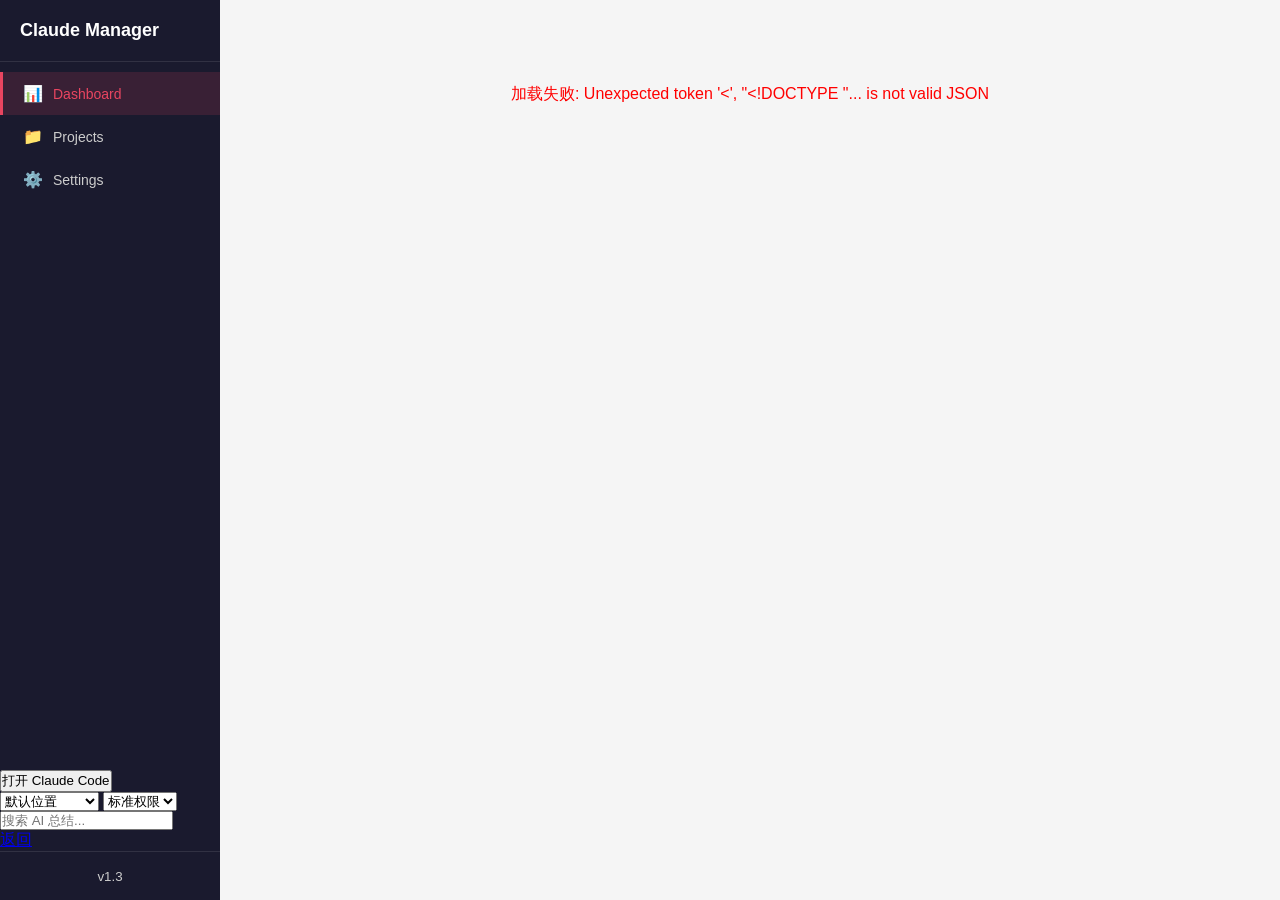
==== ClaudeCodeManager-release/static/index.html @ ae35b462 "Add files via upload" ====
<!DOCTYPE html>
<html lang="zh-CN">
<head>
<meta charset="UTF-8">
<meta name="viewport" content="width=device-width, initial-scale=1.0">
<title>Claude Code Manager</title>
<link rel="stylesheet" href="/static/style.css?v=20260529c">
</head>
<body>
<div id="app">
  <nav class="sidebar">
    <div class="logo"><h2>Claude Manager</h2></div>
    <ul class="nav-list">
      <li data-page="dashboard" class="active" onclick="CM.go('dashboard')"><span class="nav-icon">📊</span> <span>Dashboard</span></li>
      <li data-page="projects" onclick="CM.go('projects')"><span class="nav-icon">📁</span> <span>Projects</span></li>
      <li data-page="settings" onclick="CM.go('settings')"><span class="nav-icon">⚙️</span> <span>Settings</span></li>
    </ul>
    <div class="sidebar-ql" id="sidebar-ql">
      <button class="btn-ql-launch" onclick="CM.quickLaunch()">打开 Claude Code</button>
      <div class="ql-options">
        <select id="sidebar-ql-path" onchange="CM.onSidebarQlPath()">
          <option value="default">默认位置</option>
          <option value="custom">选择文件夹...</option>
        </select>
        <select id="sidebar-ql-perm" onchange="CM.onSidebarQlPerm()">
          <option value="read">仅阅读</option>
          <option value="write">文件编辑</option>
          <option value="std" selected>标准权限</option>
          <option value="full">完全控制</option>
        </select>
      </div>
    </div>
    <div class="sidebar-toolbar">
      <div class="sidebar-search"><input id="sidebar-q" placeholder="搜索 AI 总结..." onkeydown="if(event.key==='Enter')CM.go('search',this.value)"></div>
      <div class="sidebar-back" id="sidebar-back"><a href="#" onclick="CM.goBack();return false">返回</a></div>
    </div>
    <div class="sidebar-footer"><small>v1.3</small></div>
  </nav>
  <main class="content">
    <div id="page-content">
      <div class="loading"><div class="spinner"></div><p>Loading...</p></div>
    </div>
  </main>
</div>

<noscript>
  <div style="position:fixed;top:50%;left:50%;transform:translate(-50%,-50%);text-align:center;font-family:sans-serif;">
    <h1>JavaScript Required</h1>
    <p>Please enable JavaScript to use Claude Code Manager.</p>
  </div>
</noscript>

<script src="/static/app.js?v=20260529c"></script>
</body>
</html>
---- static/style.css ----
* { margin: 0; padding: 0; box-sizing: border-box; }

:root {
  --bg: #f5f5f5;
  --sidebar-bg: #1a1a2e;
  --sidebar-text: #ccc;
  --sidebar-active: #e94560;
  --card-bg: #fff;
  --text: #333;
  --text-light: #888;
  --border: #e0e0e0;
  --accent: #0f3460;
  --accent-light: #e8f0fe;
  --success: #4caf50;
  --warning: #ff9800;
}

body {
  font-family: -apple-system, BlinkMacSystemFont, "Segoe UI", "PingFang SC", "Microsoft YaHei", sans-serif;
  background: var(--bg);
  color: var(--text);
  height: 100vh;
  overflow: hidden;
}

#app {
  display: flex;
  height: 100vh;
}

/* Sidebar */
.sidebar {
  width: 220px;
  background: var(--sidebar-bg);
  color: var(--sidebar-text);
  display: flex;
  flex-direction: column;
  flex-shrink: 0;
}

.logo {
  padding: 20px;
  border-bottom: 1px solid rgba(255,255,255,0.1);
}

.logo h2 {
  font-size: 18px;
  font-weight: 600;
  color: #fff;
}

.nav-list {
  list-style: none;
  padding: 10px 0;
  flex: 1;
}

.nav-list li {
  padding: 12px 20px;
  cursor: pointer;
  display: flex;
  align-items: center;
  gap: 10px;
  font-size: 14px;
  transition: all 0.2s;
  border-left: 3px solid transparent;
}

.nav-list li:hover {
  background: rgba(255,255,255,0.05);
  color: #fff;
}

.nav-list li.active {
  background: rgba(233,69,96,0.15);
  color: var(--sidebar-active);
  border-left-color: var(--sidebar-active);
}

.nav-icon { font-size: 16px; }

.sidebar-footer {
  padding: 15px 20px;
  border-top: 1px solid rgba(255,255,255,0.1);
  text-align: center;
}

/* Content */
.content {
  flex: 1;
  overflow-y: auto;
  padding: 24px;
}

/* Page header */
.page-header {
  margin-bottom: 24px;
}

.page-header h1 {
  font-size: 24px;
  font-weight: 600;
  margin-bottom: 4px;
}

.page-header p {
  color: var(--text-light);
  font-size: 14px;
}

/* Stats cards */
.stats-grid {
  display: grid;
  grid-template-columns: repeat(auto-fit, minmax(200px, 1fr));
  gap: 16px;
  margin-bottom: 32px;
}

.stat-card {
  background: var(--card-bg);
  border-radius: 12px;
  padding: 20px;
  box-shadow: 0 1px 3px rgba(0,0,0,0.08);
}

.stat-card .stat-value {
  font-size: 32px;
  font-weight: 700;
  color: var(--accent);
}

.stat-card .stat-label {
  font-size: 13px;
  color: var(--text-light);
  margin-top: 4px;
}

/* Project list */
.project-list {
  display: grid;
  gap: 12px;
}

.project-card {
  background: var(--card-bg);
  border-radius: 12px;
  padding: 16px 20px;
  box-shadow: 0 1px 3px rgba(0,0,0,0.08);
  cursor: pointer;
  transition: transform 0.15s, box-shadow 0.15s;
}

.project-card:hover {
  transform: translateY(-1px);
  box-shadow: 0 4px 12px rgba(0,0,0,0.12);
}

.project-card .project-name {
  font-size: 16px;
  font-weight: 600;
  margin-bottom: 4px;
}

.project-card .project-meta {
  font-size: 13px;
  color: var(--text-light);
  margin-bottom: 8px;
}

/* Session list */
.session-item {
  background: var(--card-bg);
  border-radius: 10px;
  padding: 14px 18px;
  margin-bottom: 10px;
  box-shadow: 0 1px 3px rgba(0,0,0,0.06);
  cursor: pointer;
  transition: transform 0.15s;
}

.session-item:hover {
  transform: translateY(-1px);
  box-shadow: 0 3px 10px rgba(0,0,0,0.1);
}

.session-title {
  font-size: 15px;
  font-weight: 600;
  margin-bottom: 4px;
}

.session-meta {
  font-size: 12px;
  color: var(--text-light);
  margin-bottom: 6px;
}

.session-summary {
  font-size: 13px;
  color: #555;
  line-height: 1.6;
  white-space: pre-line;
  background: var(--accent-light);
  border-radius: 6px;
  padding: 8px 12px;
  margin-top: 6px;
}

/* AI-generated session summary (separate from auto summary) */
.session-ai-summary {
  font-size: 13px;
  color: #1a237e;
  line-height: 1.6;
  white-space: pre-line;
  background: #e8eaf6;
  border-left: 3px solid #3f51b5;
  border-radius: 6px;
  padding: 8px 12px;
  margin-top: 4px;
}
.session-ai-summary .ai-desc-label {
  color: #3f51b5;
}

/* Back button */
.back-btn {
  display: inline-block;
  padding: 6px 14px;
  background: var(--card-bg);
  border: 1px solid var(--border);
  border-radius: 6px;
  cursor: pointer;
  font-size: 13px;
  color: var(--text);
  margin-bottom: 16px;
}

.back-btn:hover {
  background: var(--accent-light);
}

/* Conversation view */
.conversation {
  max-width: 900px;
}

.message {
  margin-bottom: 16px;
  border-radius: 12px;
  padding: 16px 20px;
  line-height: 1.6;
  font-size: 14px;
}

.message.user {
  background: var(--accent-light);
  margin-left: 40px;
}

.message.assistant {
  background: var(--card-bg);
  box-shadow: 0 1px 3px rgba(0,0,0,0.06);
  margin-right: 40px;
}

.message.tool-group {
  background: #fafafa;
  border: 1px solid #e8e8e8;
  border-radius: 10px;
  margin: 0 40px 12px 40px;
  padding: 10px 16px;
}
.message.tool-group .message-header {
  margin-bottom: 0;
}
.tool-toggle {
  cursor: pointer;
  display: flex;
  align-items: center;
  gap: 6px;
  font-size: 12px;
  font-weight: 600;
  color: #777;
  text-transform: none;
  letter-spacing: 0;
  user-select: none;
}
.tool-toggle:hover { color: #555; }
.tool-toggle-arrow { font-size: 10px; transition: transform 0.2s; }
.tool-toggle-check { display: none; }
.tool-toggle-check:checked ~ .tool-detail { display: block; }
.tool-toggle-check:checked ~ .message-header .tool-toggle-arrow { transform: rotate(180deg); }
.tool-detail { display: none; margin-top: 8px; }
.tool-detail-row {
  font-size: 12px;
  padding: 4px 0;
  border-bottom: 1px solid #f0f0f0;
}
.tool-detail-row:last-child { border-bottom: none; }
.tool-detail-label {
  display: inline-block;
  background: #eee;
  color: #666;
  padding: 1px 6px;
  border-radius: 3px;
  font-size: 10px;
  font-weight: 600;
  margin-right: 4px;
  vertical-align: top;
}
.tool-tokens { color: #bbb; font-size: 10px; margin-left: 6px; }
.tool-result { padding-top: 2px; padding-bottom: 6px; }
.tool-result-pre {
  background: #f5f5f5;
  padding: 4px 8px;
  border-radius: 4px;
  font-size: 11px;
  line-height: 1.5;
  max-height: 120px;
  overflow-y: auto;
  margin: 2px 0 0 0;
  white-space: pre-wrap;
  word-break: break-all;
  color: #888;
}

.message-header {
  font-size: 12px;
  font-weight: 600;
  margin-bottom: 8px;
  color: var(--text-light);
  text-transform: uppercase;
  letter-spacing: 0.5px;
}

.message-content {
  white-space: pre-wrap;
  overflow-wrap: break-word;
}

.message-content code {
  background: #f0f0f0;
  padding: 1px 4px;
  border-radius: 3px;
  font-size: 13px;
  font-family: "SF Mono", "Fira Code", "Consolas", monospace;
}

.message-content pre {
  background: #1e1e2e;
  color: #cdd6f4;
  padding: 14px 16px;
  border-radius: 8px;
  overflow-x: auto;
  margin: 8px 0;
  font-size: 13px;
  line-height: 1.5;
}

.message-content pre code {
  background: none;
  padding: 0;
  color: inherit;
  font-size: 13px;
}

.message-content img {
  max-width: 100%;
  border-radius: 8px;
  margin: 8px 0;
}

.usage-badge {
  display: inline-block;
  font-size: 11px;
  padding: 2px 8px;
  border-radius: 10px;
  background: #e8e8e8;
  color: #666;
  margin-top: 8px;
}

/* Summary box */
.summary-box {
  background: linear-gradient(135deg, #667eea 0%, #764ba2 100%);
  color: #fff;
  border-radius: 12px;
  padding: 20px 24px;
  margin-bottom: 20px;
  line-height: 1.8;
  white-space: pre-line;
  font-size: 14px;
}

.summary-box .summary-label {
  font-size: 12px;
  opacity: 0.8;
  margin-bottom: 6px;
  font-weight: 600;
  letter-spacing: 0.5px;
}

/* Settings page */
.settings-section {
  background: var(--card-bg);
  border-radius: 12px;
  padding: 20px;
  margin-bottom: 16px;
  box-shadow: 0 1px 3px rgba(0,0,0,0.08);
}

.settings-section h3 {
  font-size: 16px;
  margin-bottom: 12px;
}

.settings-section label {
  display: block;
  margin-bottom: 6px;
  font-size: 13px;
  color: var(--text-light);
}

.settings-section input[type="text"],
.settings-section input[type="password"] {
  width: 100%;
  padding: 10px 12px;
  border: 1px solid var(--border);
  border-radius: 8px;
  font-size: 14px;
  margin-bottom: 10px;
}

.settings-section input:focus {
  outline: none;
  border-color: var(--accent);
}

.btn {
  padding: 8px 20px;
  border: none;
  border-radius: 8px;
  cursor: pointer;
  font-size: 14px;
  transition: background 0.2s;
}

.btn-primary {
  background: var(--accent);
  color: #fff;
}

.btn-primary:hover {
  background: #162d4a;
}

.btn-success {
  background: var(--success);
  color: #fff;
}

/* Loading */
.loading {
  text-align: center;
  padding: 60px 20px;
  color: var(--text-light);
}

.spinner {
  display: inline-block;
  width: 32px;
  height: 32px;
  border: 3px solid var(--border);
  border-top-color: var(--accent);
  border-radius: 50%;
  animation: spin 0.8s linear infinite;
  margin-bottom: 12px;
}

@keyframes spin {
  to { transform: rotate(360deg); }
}

/* Empty state */
.empty-state {
  text-align: center;
  padding: 60px 20px;
  color: var(--text-light);
}

.empty-state .empty-icon {
  font-size: 48px;
  margin-bottom: 12px;
}

/* Toast */
.toast {
  position: fixed;
  top: 20px;
  right: 20px;
  padding: 12px 20px;
  border-radius: 8px;
  color: #fff;
  font-size: 14px;
  z-index: 1000;
  animation: slideIn 0.3s ease;
  box-shadow: 0 4px 12px rgba(0,0,0,0.15);
}

.toast.success { background: var(--success); }
.toast.error { background: #f44336; }
.toast.info { background: var(--accent); }

@keyframes slideIn {
  from { transform: translateX(100%); opacity: 0; }
  to { transform: translateX(0); opacity: 1; }
}

/* Responsive */
@media (max-width: 768px) {
  .sidebar { width: 60px; }
  .sidebar .logo h2,
  .sidebar .nav-list li span:not(.nav-icon),
  .sidebar .sidebar-footer { display: none; }
  .nav-list li { justify-content: center; padding: 14px; }
  .content { padding: 16px; }
  .stats-grid { grid-template-columns: 1fr 1fr; }
  .message.user,
  .message.assistant,
  .message.tool-group { margin-left: 0; margin-right: 0; }
}

/* AI summary button */
.btn-ai-summary {
  background: rgba(255,255,255,0.2);
  border: 1px solid rgba(255,255,255,0.3);
  color: #fff;
  padding: 6px 14px;
  border-radius: 6px;
  cursor: pointer;
  font-size: 12px;
  transition: background 0.2s;
}
.btn-ai-summary:hover {
  background: rgba(255,255,255,0.35);
}
.btn-ai-summary:disabled {
  opacity: 0.6;
  cursor: not-allowed;
}

/* Project cwd display */
.project-cwd {
  font-size: 12px;
  color: var(--text-light);
  padding: 4px 0;
  font-family: "SF Mono", "Consolas", monospace;
}
/* Project actions row */
.project-actions {
  margin-top: 8px;
  padding-top: 8px;
}

/* Short AI desc in cards */
.ai-desc {
  background: #e8f5e9;
  border-left: 2px solid #4caf50;
  border-radius: 4px;
  padding: 4px 10px;
  margin: 6px 0;
  font-size: 12px;
  color: #2e7d32;
}

/* AI project description */
.ai-description {
  background: linear-gradient(135deg, #e8f5e9 0%, #f1f8e9 100%);
  border-left: 3px solid #4caf50;
  border-radius: 6px;
  padding: 8px 12px;
  margin: 8px 0;
  font-size: 13px;
  line-height: 1.5;
}
.ai-description-lg {
  font-size: 14px;
  padding: 12px 16px;
}
.ai-description-empty {
  background: #fafafa;
  border-left-color: #ccc;
}
.ai-desc-label {
  font-weight: 600;
  font-size: 11px;
  color: #4caf50;
  text-transform: uppercase;
  letter-spacing: 0.5px;
  margin-right: 6px;
}

/* Button variants */
.btn-sm {
  padding: 6px 14px;
  font-size: 12px;
}
.btn-open {
  background: #1a1a2e;
  border: none;
  color: #fff;
  border-radius: 6px;
  cursor: pointer;
  font-weight: 500;
  transition: background 0.2s;
}
.btn-open:hover {
  background: #16213e;
}
.btn-open:disabled {
  opacity: 0.6;
  cursor: not-allowed;
}

/* Extra small button */
.btn-xs {
  padding: 2px 8px;
  font-size: 11px;
}

/* Delete button */
.btn-del {
  background: #fff;
  border: 1px solid #e57373;
  color: #c62828;
  border-radius: 6px;
  cursor: pointer;
  font-weight: 500;
  font-size: 12px;
  padding: 5px 12px;
  transition: all 0.2s;
}
.btn-del:hover {
  background: #ffebee;
  border-color: #c62828;
}
.btn-del:disabled {
  opacity: 0.5;
  cursor: not-allowed;
}

/* Summarize button */
.btn-sum {
  background: #e3f2fd;
  border: 1px solid #42a5f5;
  color: #1565c0;
  border-radius: 4px;
  cursor: pointer;
  font-size: 11px;
  padding: 2px 8px;
  transition: all 0.2s;
}
.btn-sum:hover {
  background: #bbdefb;
}
.btn-sum:disabled {
  opacity: 0.5;
  cursor: not-allowed;
}

/* Status badge */
.status-badge {
  display: inline-block;
  padding: 2px 10px;
  border-radius: 10px;
  font-size: 12px;
  margin-left: 8px;
}
.status-ok { background: #e8f5e9; color: #2e7d32; }
.status-missing { background: #fbe9e7; color: #c62828; }

/* Tags */
.tag {
  display: inline-block;
  padding: 2px 8px;
  border-radius: 4px;
  font-size: 11px;
  font-weight: 500;
  margin-right: 4px;
}

.tag-model { background: #e3f2fd; color: #1565c0; }
/* Scrollbar */
.content::-webkit-scrollbar { width: 6px; }
.content::-webkit-scrollbar-track { background: transparent; }
.content::-webkit-scrollbar-thumb { background: #ccc; border-radius: 3px; }
.content::-webkit-scrollbar-thumb:hover { background: #999; }
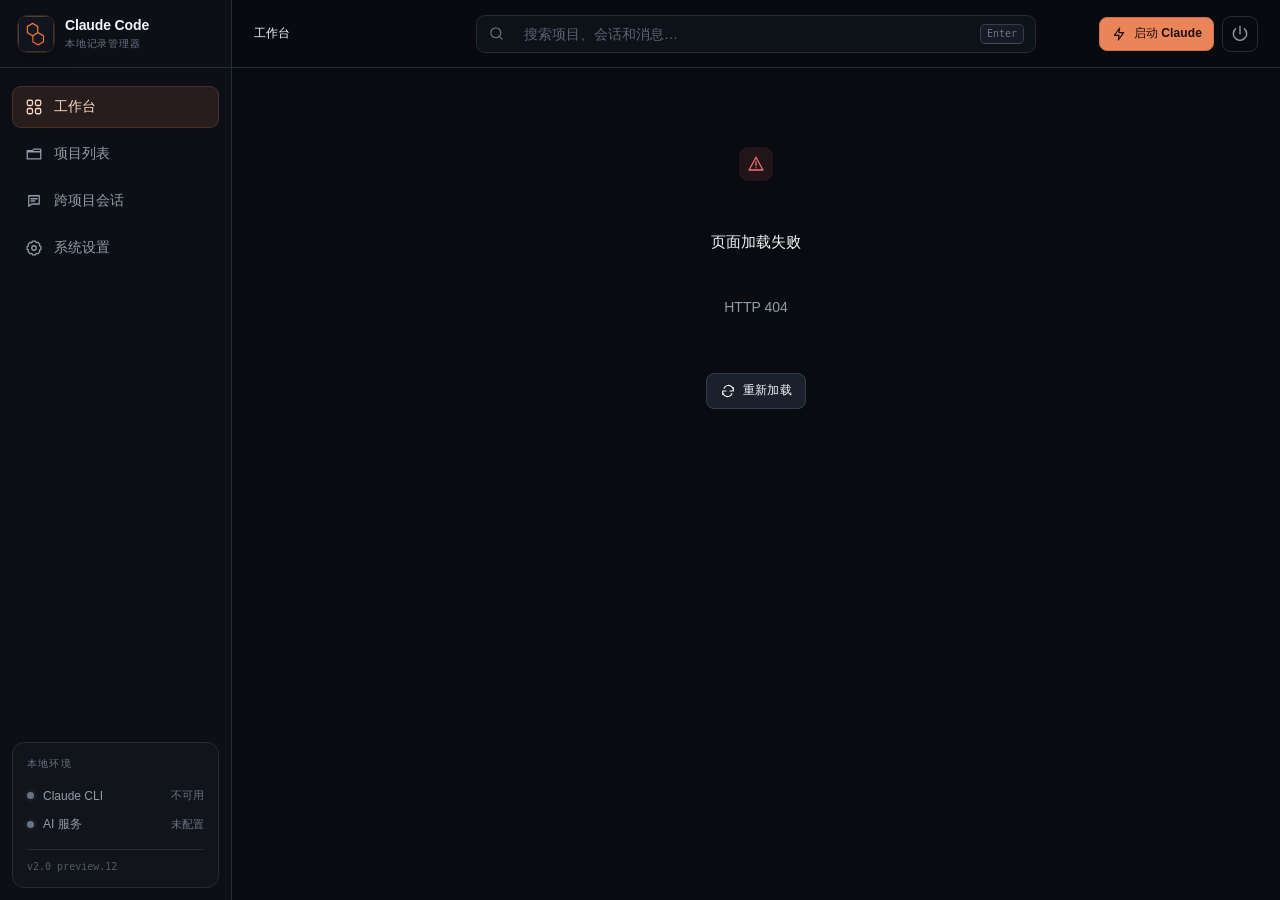
==== commit 2b6e3846: "Update packaged release to v2.0 preview.12" ====
--- a/ClaudeCodeManager-release/static/index.html
+++ b/ClaudeCodeManager-release/static/index.html
@@ -1,55 +1,120 @@
-<!DOCTYPE html>
+<!doctype html>
 <html lang="zh-CN">
 <head>
-<meta charset="UTF-8">
-<meta name="viewport" content="width=device-width, initial-scale=1.0">
-<title>Claude Code Manager</title>
-<link rel="stylesheet" href="/static/style.css?v=20260529c">
+  <meta charset="utf-8">
+  <meta name="viewport" content="width=device-width, initial-scale=1">
+  <meta name="color-scheme" content="dark">
+  <title>Claude Code 管理器</title>
+  <link rel="icon" type="image/png" href="/static/app-icon.png?v=20260716-icon-v3">
+  <link rel="stylesheet" href="/static/style.css?v=20260804-api-usage">
 </head>
 <body>
-<div id="app">
-  <nav class="sidebar">
-    <div class="logo"><h2>Claude Manager</h2></div>
-    <ul class="nav-list">
-      <li data-page="dashboard" class="active" onclick="CM.go('dashboard')"><span class="nav-icon">📊</span> <span>Dashboard</span></li>
-      <li data-page="projects" onclick="CM.go('projects')"><span class="nav-icon">📁</span> <span>Projects</span></li>
-      <li data-page="settings" onclick="CM.go('settings')"><span class="nav-icon">⚙️</span> <span>Settings</span></li>
-    </ul>
-    <div class="sidebar-ql" id="sidebar-ql">
-      <button class="btn-ql-launch" onclick="CM.quickLaunch()">打开 Claude Code</button>
-      <div class="ql-options">
-        <select id="sidebar-ql-path" onchange="CM.onSidebarQlPath()">
-          <option value="default">默认位置</option>
-          <option value="custom">选择文件夹...</option>
-        </select>
-        <select id="sidebar-ql-perm" onchange="CM.onSidebarQlPerm()">
-          <option value="read">仅阅读</option>
-          <option value="write">文件编辑</option>
-          <option value="std" selected>标准权限</option>
-          <option value="full">完全控制</option>
-        </select>
+  <div class="app-shell" id="app-shell">
+    <aside class="sidebar" aria-label="主导航">
+      <div class="brand">
+        <span class="brand-mark" aria-hidden="true"><img src="/static/app-icon.png?v=20260716-icon-v3" alt=""></span>
+        <span><strong>Claude Code</strong><small>本地记录管理器</small></span>
       </div>
+
+      <nav class="primary-nav" id="primary-nav">
+        <button class="nav-item is-active" type="button" data-route="dashboard">
+          <svg viewBox="0 0 24 24" aria-hidden="true"><rect x="3" y="3" width="7" height="7" rx="2"/><rect x="14" y="3" width="7" height="7" rx="2"/><rect x="3" y="14" width="7" height="7" rx="2"/><rect x="14" y="14" width="7" height="7" rx="2"/></svg>
+          <span>工作台</span>
+        </button>
+        <button class="nav-item" type="button" data-route="projects">
+          <svg viewBox="0 0 24 24" aria-hidden="true"><path d="M3 7.5h7l2-2h9v13H3z"/><path d="M3 9h18"/></svg>
+          <span>项目列表</span>
+        </button>
+        <button class="nav-item" type="button" data-route="sessions">
+          <svg viewBox="0 0 24 24" aria-hidden="true"><path d="M5 5h14v11H9l-4 3z"/><path d="M8 9h8M8 12h5"/></svg>
+          <span>跨项目会话</span>
+        </button>
+        <button class="nav-item" type="button" data-route="settings">
+          <svg viewBox="0 0 24 24" aria-hidden="true"><circle cx="12" cy="12" r="3"/><path d="M19.4 15a1.7 1.7 0 0 0 .3 1.9l.1.1-2.8 2.8-.1-.1a1.7 1.7 0 0 0-1.9-.3 1.7 1.7 0 0 0-1 1.6v.2h-4V21a1.7 1.7 0 0 0-1-1.6 1.7 1.7 0 0 0-1.9.3l-.1.1L4.2 17l.1-.1a1.7 1.7 0 0 0 .3-1.9A1.7 1.7 0 0 0 3 14H2.8v-4H3a1.7 1.7 0 0 0 1.6-1 1.7 1.7 0 0 0-.3-1.9L4.2 7 7 4.2l.1.1a1.7 1.7 0 0 0 1.9.3A1.7 1.7 0 0 0 10 3V2.8h4V3a1.7 1.7 0 0 0 1 1.6 1.7 1.7 0 0 0 1.9-.3l.1-.1L19.8 7l-.1.1a1.7 1.7 0 0 0-.3 1.9 1.7 1.7 0 0 0 1.6 1h.2v4H21a1.7 1.7 0 0 0-1.6 1Z"/></svg>
+          <span>系统设置</span>
+        </button>
+      </nav>
+
+      <div class="sidebar-status" aria-label="服务状态">
+        <p class="status-heading">本地环境</p>
+        <div class="status-row"><span class="status-dot is-pending" id="claude-status-dot"></span><span>Claude CLI</span><strong id="claude-status-text">检测中</strong></div>
+        <div class="status-row"><span class="status-dot is-pending" id="ai-status-dot"></span><span>AI 服务</span><strong id="ai-status-text">检测中</strong></div>
+        <p class="version">v2.0 preview.12</p>
+      </div>
+    </aside>
+
+    <div class="workspace">
+      <header class="global-header">
+        <nav class="breadcrumbs" id="breadcrumbs" aria-label="面包屑"></nav>
+        <form class="global-search" id="global-search" role="search">
+          <svg viewBox="0 0 24 24" aria-hidden="true"><circle cx="11" cy="11" r="7"/><path d="m20 20-4-4"/></svg>
+          <input id="global-search-input" name="q" type="search" autocomplete="off" placeholder="搜索项目、会话和消息…" aria-label="全局搜索">
+          <kbd>Enter</kbd>
+        </form>
+        <div class="global-actions">
+          <button class="button button-primary button-compact" type="button" data-action="open-quick-launch">
+            <svg viewBox="0 0 24 24" aria-hidden="true"><path d="m13 3-8 11h7l-1 7 8-11h-7z"/></svg>
+            启动 Claude
+          </button>
+          <div class="shutdown-wrap">
+            <button class="icon-button" id="shutdown-menu-button" type="button" aria-label="关闭管理器" aria-expanded="false">
+              <svg viewBox="0 0 24 24" aria-hidden="true"><path d="M12 3v9"/><path d="M6.7 5.7a8 8 0 1 0 10.6 0"/></svg>
+            </button>
+            <div class="shutdown-popover" id="shutdown-popover" hidden>
+              <strong>关闭本地管理器？</strong>
+              <p>独立窗口和本地后台服务将一并关闭。</p>
+              <div><button class="button button-ghost button-small" type="button" data-action="cancel-shutdown">取消</button><button class="button button-danger button-small" type="button" data-action="confirm-shutdown">确认关闭</button></div>
+            </div>
+          </div>
+        </div>
+      </header>
+
+      <main class="page-scroll" id="page-scroll">
+        <div class="page" id="page-content" aria-live="polite"></div>
+      </main>
     </div>
-    <div class="sidebar-toolbar">
-      <div class="sidebar-search"><input id="sidebar-q" placeholder="搜索 AI 总结..." onkeydown="if(event.key==='Enter')CM.go('search',this.value)"></div>
-      <div class="sidebar-back" id="sidebar-back"><a href="#" onclick="CM.goBack();return false">返回</a></div>
-    </div>
-    <div class="sidebar-footer"><small>v1.3</small></div>
-  </nav>
-  <main class="content">
-    <div id="page-content">
-      <div class="loading"><div class="spinner"></div><p>Loading...</p></div>
-    </div>
-  </main>
-</div>
+  </div>
 
-<noscript>
-  <div style="position:fixed;top:50%;left:50%;transform:translate(-50%,-50%);text-align:center;font-family:sans-serif;">
-    <h1>JavaScript Required</h1>
-    <p>Please enable JavaScript to use Claude Code Manager.</p>
-  </div>
-</noscript>
+  <dialog class="modal launch-modal" id="launch-dialog" aria-labelledby="launch-title">
+    <form method="dialog" id="launch-form">
+      <div class="modal-head">
+        <div class="modal-icon"><svg viewBox="0 0 24 24" aria-hidden="true"><path d="m13 3-8 11h7l-1 7 8-11h-7z"/></svg></div>
+        <div><span class="eyebrow">统一启动中心</span><h2 id="launch-title">启动 Claude Code</h2><p id="launch-context-label"></p></div>
+        <button class="icon-button" value="cancel" type="submit" aria-label="关闭"><svg viewBox="0 0 24 24"><path d="m6 6 12 12M18 6 6 18"/></svg></button>
+      </div>
+      <div class="modal-body">
+        <div class="launch-context-card" id="launch-context-card"></div>
+        <div class="field-row">
+          <label class="field field-grow"><span>工作目录</span><input id="launch-path" type="text" spellcheck="false" autocomplete="off"></label>
+          <button class="button button-secondary pick-folder-button" id="launch-pick-folder" type="button" data-action="pick-launch-folder">选择目录</button>
+        </div>
+        <fieldset class="permission-fieldset">
+          <legend>权限模式</legend>
+          <div class="permission-grid" id="launch-permissions"></div>
+        </fieldset>
+        <div class="command-preview"><span>启动参数</span><code id="permission-preview">使用 Claude Code 默认权限</code></div>
+        <div class="inline-alert alert-warning" id="launch-migration-warning" hidden>
+          <svg viewBox="0 0 24 24" aria-hidden="true"><path d="M12 3 2.8 20h18.4z"/><path d="M12 9v5M12 17h.01"/></svg>
+          <div><strong>需要先迁移会话</strong><p>检测到项目已映射到新位置，但此会话尚未迁移。请前往项目的“位置与迁移”页签完成迁移后再恢复。</p><button class="text-button" type="button" data-action="go-to-migration">前往位置与迁移 →</button></div>
+        </div>
+        <p class="form-error" id="launch-error" role="alert" hidden></p>
+      </div>
+      <div class="modal-foot"><button class="button button-ghost" value="cancel" type="submit">取消</button><button class="button button-primary" id="launch-submit" type="button" data-action="submit-launch">启动 Claude Code</button></div>
+    </form>
+  </dialog>
 
-<script src="/static/app.js?v=20260529c"></script>
+  <dialog class="modal confirm-modal" id="confirm-dialog" aria-labelledby="confirm-title">
+    <form method="dialog">
+      <div class="modal-head compact"><div class="modal-icon is-danger" id="confirm-icon"><svg viewBox="0 0 24 24"><path d="M12 3 2.8 20h18.4z"/><path d="M12 9v5M12 17h.01"/></svg></div><div><span class="eyebrow" id="confirm-eyebrow">安全确认</span><h2 id="confirm-title">确认操作</h2></div></div>
+      <div class="modal-body"><p class="confirm-message" id="confirm-message"></p><div class="confirm-detail" id="confirm-detail" hidden></div></div>
+      <div class="modal-foot"><button class="button button-ghost" value="cancel" type="submit">取消</button><button class="button button-danger" id="confirm-submit" value="confirm" type="submit">确认</button></div>
+    </form>
+  </dialog>
+
+  <div class="global-loader" id="global-loader" hidden aria-live="assertive"><div class="loader-card"><span class="spinner"></span><strong id="global-loader-title">处理中</strong><p id="global-loader-detail">请稍候…</p></div></div>
+  <div class="toast-region" id="toast-region" aria-live="polite" aria-atomic="true"></div>
+
+  <noscript><div class="noscript"><h1>需要启用 JavaScript</h1><p>Claude Code 管理器需要 JavaScript 才能运行。</p></div></noscript>
+  <script type="module" src="/static/app.js?v=20260804-api-usage"></script>
 </body>
 </html>
--- a/static/style.css
+++ b/static/style.css
@@ -1,697 +1,438 @@
-* { margin: 0; padding: 0; box-sizing: border-box; }
-
 :root {
-  --bg: #f5f5f5;
-  --sidebar-bg: #1a1a2e;
-  --sidebar-text: #ccc;
-  --sidebar-active: #e94560;
-  --card-bg: #fff;
-  --text: #333;
-  --text-light: #888;
-  --border: #e0e0e0;
-  --accent: #0f3460;
-  --accent-light: #e8f0fe;
-  --success: #4caf50;
-  --warning: #ff9800;
+  color-scheme: dark;
+  --bg: #090b10;
+  --sidebar: #0c0f15;
+  --surface: #10141c;
+  --surface-2: #151a24;
+  --surface-3: #1a202c;
+  --line: #242b39;
+  --line-strong: #343d4d;
+  --text: #f3f5f7;
+  --muted: #919baa;
+  --subtle: #687386;
+  --accent: #e98558;
+  --accent-strong: #f19a70;
+  --accent-soft: rgba(233, 133, 88, .12);
+  --green: #5fcf9a;
+  --green-soft: rgba(95, 207, 154, .12);
+  --yellow: #e7b55e;
+  --yellow-soft: rgba(231, 181, 94, .12);
+  --red: #f07178;
+  --red-soft: rgba(240, 113, 120, .1);
+  --blue: #70a5eb;
+  --blue-soft: rgba(112, 165, 235, .11);
+  --sidebar-width: 232px;
+  --header-height: 68px;
+  --radius: 12px;
+  --radius-sm: 8px;
+  --shadow: 0 24px 70px rgba(0, 0, 0, .42);
+  font-family: Inter, "Segoe UI Variable", "Segoe UI", "Microsoft YaHei UI", sans-serif;
+  font-synthesis: none;
 }
 
-body {
-  font-family: -apple-system, BlinkMacSystemFont, "Segoe UI", "PingFang SC", "Microsoft YaHei", sans-serif;
-  background: var(--bg);
-  color: var(--text);
-  height: 100vh;
-  overflow: hidden;
+* { box-sizing: border-box; }
+html, body { height: 100%; }
+body { margin: 0; overflow: hidden; background: var(--bg); color: var(--text); font-size: 14px; }
+button, input, select, textarea { font: inherit; }
+button { color: inherit; }
+svg { width: 20px; height: 20px; fill: none; stroke: currentColor; stroke-width: 1.7; stroke-linecap: round; stroke-linejoin: round; }
+[hidden] { display: none !important; }
+
+.app-shell { display: grid; grid-template-columns: var(--sidebar-width) minmax(0, 1fr); height: 100vh; min-height: 0; overflow: hidden; }
+.sidebar { display: flex; flex-direction: column; min-width: 0; border-right: 1px solid var(--line); background: var(--sidebar); }
+.brand { display: flex; align-items: center; gap: 11px; height: var(--header-height); padding: 0 18px; border-bottom: 1px solid var(--line); }
+.brand-mark { display: block; overflow: hidden; width: 36px; height: 36px; flex: 0 0 auto; border-radius: 10px; background: #0b1018; box-shadow: 0 0 0 1px rgba(233,133,88,.18), 0 8px 22px rgba(0,0,0,.22); }
+.brand-mark img { display: block; width: 100%; height: 100%; object-fit: cover; }
+.brand > span:last-child { display: flex; flex-direction: column; min-width: 0; line-height: 1.25; }
+.brand strong { overflow: hidden; font-size: 14px; letter-spacing: -.01em; white-space: nowrap; text-overflow: ellipsis; }
+.brand small { margin-top: 3px; color: var(--subtle); font-size: 10px; letter-spacing: .08em; }
+.primary-nav { display: grid; gap: 5px; padding: 18px 12px; }
+.nav-item { display: flex; align-items: center; gap: 11px; width: 100%; height: 42px; padding: 0 12px; border: 1px solid transparent; border-radius: 9px; color: var(--muted); background: transparent; cursor: pointer; text-align: left; transition: .16s ease; }
+.nav-item svg { width: 18px; height: 18px; }
+.nav-item:hover { color: var(--text); background: rgba(255,255,255,.035); }
+.nav-item.is-active { border-color: rgba(233,133,88,.18); color: #ffd8c6; background: var(--accent-soft); }
+.sidebar-status { margin: auto 12px 12px; padding: 14px; border: 1px solid var(--line); border-radius: var(--radius); background: rgba(255,255,255,.018); }
+.status-heading { margin: 0 0 10px; color: var(--subtle); font-size: 10px; font-weight: 700; letter-spacing: .12em; text-transform: uppercase; }
+.status-row { display: grid; grid-template-columns: 8px minmax(0,1fr) auto; align-items: center; gap: 8px; min-height: 29px; color: var(--muted); font-size: 12px; }
+.status-row strong { color: var(--subtle); font-size: 11px; font-weight: 600; }
+.status-dot { width: 7px; height: 7px; border-radius: 50%; background: var(--subtle); box-shadow: 0 0 0 3px rgba(104,115,134,.08); }
+.status-dot.is-ok { background: var(--green); box-shadow: 0 0 0 3px var(--green-soft); }
+.status-dot.is-error { background: var(--subtle); }
+.status-dot.is-pending { animation: pulse 1.3s ease-in-out infinite; }
+.version { margin: 10px 0 0; padding-top: 11px; border-top: 1px solid var(--line); color: #50596a; font: 10px/1.2 ui-monospace, SFMono-Regular, Consolas, monospace; }
+
+.workspace { display: grid; grid-template-rows: var(--header-height) minmax(0,1fr); min-width: 0; min-height: 0; height: 100vh; overflow: hidden; }
+.global-header { position: relative; z-index: 20; display: grid; grid-template-columns: minmax(160px,1fr) minmax(280px,560px) minmax(160px,1fr); align-items: center; gap: 18px; padding: 0 22px; border-bottom: 1px solid var(--line); background: rgba(9,11,16,.92); backdrop-filter: blur(18px); }
+.breadcrumbs { display: flex; align-items: center; min-width: 0; color: var(--muted); font-size: 12px; white-space: nowrap; }
+.breadcrumb-button { overflow: hidden; max-width: 180px; padding: 0; border: 0; color: var(--muted); background: none; cursor: pointer; text-overflow: ellipsis; white-space: nowrap; }
+.breadcrumb-button:hover { color: var(--text); }
+.breadcrumb-current { overflow: hidden; color: var(--text); text-overflow: ellipsis; }
+.breadcrumb-separator { margin: 0 8px; color: #444d5d; }
+.global-search { display: flex; align-items: center; gap: 9px; height: 38px; padding: 0 11px; border: 1px solid var(--line); border-radius: 9px; background: #0d1118; transition: .16s ease; }
+.global-search:focus-within { border-color: rgba(233,133,88,.55); box-shadow: 0 0 0 3px rgba(233,133,88,.08); }
+.global-search svg { width: 17px; height: 17px; color: var(--subtle); }
+.global-search input { min-width: 0; flex: 1; border: 0; outline: 0; color: var(--text); background: transparent; }
+.global-search input::placeholder { color: #596375; }
+kbd { padding: 2px 6px; border: 1px solid var(--line-strong); border-bottom-color: #424c5d; border-radius: 5px; color: var(--subtle); background: var(--surface-2); font: 10px/1.4 ui-monospace, monospace; }
+.global-actions { display: flex; justify-content: flex-end; align-items: center; gap: 8px; }
+.shutdown-wrap { position: relative; }
+.shutdown-popover { position: absolute; top: 46px; right: 0; width: 280px; padding: 16px; border: 1px solid var(--line-strong); border-radius: var(--radius); background: var(--surface-2); box-shadow: var(--shadow); }
+.shutdown-popover::before { content: ""; position: absolute; top: -6px; right: 13px; width: 10px; height: 10px; border-top: 1px solid var(--line-strong); border-left: 1px solid var(--line-strong); background: var(--surface-2); transform: rotate(45deg); }
+.shutdown-popover strong { font-size: 13px; }
+.shutdown-popover p { margin: 7px 0 14px; color: var(--muted); font-size: 12px; line-height: 1.55; }
+.shutdown-popover > div { display: flex; justify-content: flex-end; gap: 8px; }
+.page-scroll { min-height: 0; height: 100%; overflow-x: hidden; overflow-y: auto; scrollbar-color: #3b4556 #0b0e14; scrollbar-width: thin; }
+.page-scroll::-webkit-scrollbar { width: 10px; }
+.page-scroll::-webkit-scrollbar-track { background: #0b0e14; }
+.page-scroll::-webkit-scrollbar-thumb { border: 2px solid #0b0e14; border-radius: 10px; background: #3b4556; }
+.page-scroll::-webkit-scrollbar-thumb:hover { background: #525e72; }
+.page { width: min(1500px, 100%); min-height: 100%; margin: 0 auto; padding: 30px 34px 88px; }
+
+.button, .icon-button, .text-button, .chip, .tab-button, .segmented-button { display: inline-flex; align-items: center; justify-content: center; gap: 7px; border: 1px solid transparent; cursor: pointer; transition: .15s ease; }
+.button { min-height: 36px; padding: 0 13px; border-radius: 8px; font-size: 12px; font-weight: 650; letter-spacing: .01em; }
+.button svg { width: 16px; height: 16px; }
+.button:hover:not(:disabled), .icon-button:hover:not(:disabled) { transform: translateY(-1px); }
+.button:disabled, .icon-button:disabled { cursor: not-allowed; opacity: .45; transform: none; }
+.button-primary { border-color: #cf7147; color: #1b0d08; background: var(--accent); }
+.button-primary:hover:not(:disabled) { background: var(--accent-strong); }
+.button-secondary { border-color: var(--line-strong); color: var(--text); background: var(--surface-3); }
+.button-secondary:hover:not(:disabled), .button-ghost:hover:not(:disabled) { border-color: #465164; background: #202735; }
+.button-ghost { border-color: var(--line); color: var(--muted); background: transparent; }
+.button-danger { border-color: rgba(240,113,120,.48); color: #ffc5c8; background: rgba(240,113,120,.14); }
+.button-danger:hover:not(:disabled) { background: rgba(240,113,120,.22); }
+.button-compact { min-height: 34px; padding-inline: 11px; }
+.button-small { min-height: 30px; padding-inline: 10px; font-size: 11px; }
+.icon-button { width: 36px; height: 36px; padding: 0; border-color: var(--line); border-radius: 9px; color: var(--muted); background: transparent; }
+.icon-button:hover:not(:disabled) { border-color: var(--line-strong); color: var(--text); background: var(--surface-2); }
+.text-button { padding: 0; border: 0; color: var(--accent-strong); background: transparent; font-weight: 650; }
+.text-button:hover { color: #ffc0a2; }
+
+.page-heading { display: flex; align-items: flex-start; justify-content: space-between; gap: 24px; margin-bottom: 24px; }
+.page-heading-main { min-width: 0; }
+.eyebrow { display: block; margin-bottom: 7px; color: var(--accent); font-size: 10px; font-weight: 800; letter-spacing: .13em; text-transform: uppercase; }
+.page-heading h1 { overflow-wrap: anywhere; margin: 0; font-size: clamp(24px,2.2vw,34px); font-weight: 690; letter-spacing: -.035em; line-height: 1.15; }
+.page-heading p { max-width: 820px; margin: 8px 0 0; color: var(--muted); line-height: 1.55; }
+.heading-actions { display: flex; flex-wrap: wrap; justify-content: flex-end; gap: 8px; flex: 0 0 auto; }
+.path-subtitle { font-family: ui-monospace, SFMono-Regular, Consolas, monospace; font-size: 12px; overflow-wrap: anywhere; }
+
+.stats-grid { display: grid; grid-template-columns: repeat(4,minmax(0,1fr)); gap: 12px; margin-bottom: 14px; }
+.stat-card { position: relative; overflow: hidden; min-height: 126px; padding: 18px; border: 1px solid var(--line); border-radius: var(--radius); background: linear-gradient(145deg,var(--surface-2),var(--surface)); }
+.stat-card::after { content: ""; position: absolute; top: -42px; right: -42px; width: 100px; height: 100px; border-radius: 50%; background: var(--accent-soft); filter: blur(5px); }
+.stat-top { display: flex; align-items: center; justify-content: space-between; color: var(--muted); font-size: 12px; }
+.stat-icon { display: grid; place-items: center; width: 30px; height: 30px; border-radius: 8px; color: var(--accent); background: var(--accent-soft); }
+.stat-icon svg { width: 16px; height: 16px; }
+.stat-card strong { display: block; margin-top: 20px; font-size: 28px; font-weight: 680; letter-spacing: -.035em; }
+.stat-card small { display: block; margin-top: 5px; color: var(--subtle); font-size: 11px; }
+
+.dashboard-grid { display: grid; grid-template-columns: minmax(0,1fr) minmax(380px,.9fr); gap: 14px; align-items: start; }
+.dashboard-grid > * { min-width: 0; }
+.panel { min-width: 0; border: 1px solid var(--line); border-radius: var(--radius); background: var(--surface); }
+.panel + .panel { margin-top: 14px; }
+.panel-head { display: flex; align-items: center; justify-content: space-between; gap: 16px; min-height: 53px; padding: 0 17px; border-bottom: 1px solid var(--line); }
+.panel-head h2 { margin: 0; font-size: 13px; font-weight: 680; }
+.panel-head p { margin: 3px 0 0; color: var(--subtle); font-size: 11px; }
+.panel-body { padding: 17px; }
+.panel-body.flush { padding: 0; }
+.usage-summary { padding: 9px 16px 0; }
+.usage-head, .usage-row { display: grid; grid-template-columns: minmax(0,1fr) 92px 148px; align-items: center; gap: 18px; }
+.usage-head { min-height: 30px; padding: 0 3px; color: var(--subtle); font-size: 9px; font-weight: 760; letter-spacing: .05em; text-transform: uppercase; }
+.usage-head span:not(:first-child) { text-align: right; }
+.usage-row { min-height: 67px; padding: 10px 3px; border-top: 1px solid var(--line); }
+.usage-model { min-width: 0; }
+.usage-model strong { display: block; overflow: hidden; font-family: ui-monospace, SFMono-Regular, Consolas, monospace; font-size: 12px; text-overflow: ellipsis; white-space: nowrap; }
+.usage-model small { display: block; overflow: hidden; margin-top: 6px; color: var(--subtle); font-size: 9px; text-overflow: ellipsis; white-space: nowrap; }
+.usage-responses, .usage-tokens { color: var(--muted); font-size: 12px; font-variant-numeric: tabular-nums; text-align: right; }
+.usage-tokens { color: var(--text); font-size: 13px; }
+.usage-note { margin: 0 -16px; padding: 13px 16px; border-top: 1px solid var(--line); color: var(--subtle); background: rgba(255,255,255,.012); font-size: 10px; line-height: 1.55; }
+
+.list { display: grid; }
+.list-row { position: relative; display: grid; grid-template-columns: minmax(0,1fr) auto; align-items: center; gap: 18px; min-height: 77px; padding: 13px 17px; border-bottom: 1px solid var(--line); transition: .14s ease; }
+.list-row:last-child { border-bottom: 0; }
+.list-row:hover { background: rgba(255,255,255,.018); }
+.list-row.is-clickable { cursor: pointer; }
+.list-row.has-check { grid-template-columns: 28px minmax(0,1fr) auto; }
+.row-click { min-width: 0; padding: 0; border: 0; color: inherit; background: transparent; cursor: pointer; text-align: left; }
+.row-title-line { display: flex; align-items: center; gap: 8px; min-width: 0; }
+.row-title { overflow: hidden; color: var(--text); font-size: 13px; font-weight: 660; text-overflow: ellipsis; white-space: nowrap; }
+.row-description { overflow: hidden; margin: 6px 0 0; color: var(--muted); font-size: 11px; line-height: 1.4; text-overflow: ellipsis; white-space: nowrap; }
+.row-description.path { font-family: ui-monospace, SFMono-Regular, Consolas, monospace; }
+.row-description.project-description { display: -webkit-box; margin-top: 7px; color: var(--subtle); white-space: normal; -webkit-box-orient: vertical; -webkit-line-clamp: 2; }
+.row-description.project-description.is-generated { color: #bfc6d0; }
+.row-meta { display: flex; flex-wrap: wrap; gap: 12px; margin-top: 8px; color: var(--subtle); font-size: 10px; }
+.row-meta span { display: inline-flex; align-items: center; gap: 4px; }
+.row-meta svg { width: 12px; height: 12px; }
+.row-side { display: flex; align-items: center; justify-content: flex-end; gap: 16px; color: var(--muted); }
+.metric { min-width: 64px; text-align: right; }
+.metric strong { display: block; color: var(--text); font-size: 13px; }
+.metric span { display: block; margin-top: 3px; color: var(--subtle); font-size: 9px; text-transform: uppercase; }
+.tag { display: inline-flex; align-items: center; min-height: 19px; padding: 0 6px; border: 1px solid var(--line-strong); border-radius: 5px; color: var(--muted); background: rgba(255,255,255,.025); font-size: 9px; font-weight: 720; white-space: nowrap; }
+.tag.warning { border-color: rgba(231,181,94,.28); color: #e8bd72; background: var(--yellow-soft); }
+.tag.success { border-color: rgba(95,207,154,.25); color: #8eddb7; background: var(--green-soft); }
+.tag.info { border-color: rgba(112,165,235,.25); color: #9fc3f3; background: var(--blue-soft); }
+.summary-accordion { grid-column: 1 / -1; margin: -1px 17px 12px; border: 1px solid var(--line); border-radius: 8px; background: rgba(255,255,255,.014); }
+.summary-accordion summary { padding: 9px 12px; color: var(--muted); cursor: pointer; font-size: 11px; }
+.summary-accordion p { margin: 0; padding: 0 12px 12px; color: #c1c7d0; font-size: 12px; line-height: 1.65; white-space: pre-wrap; }
+.child-session-group, .automatic-session-group { margin: 8px 12px 12px; border: 1px solid var(--line); border-radius: 9px; background: rgba(255,255,255,.012); overflow: hidden; }
+.child-session-group > summary, .automatic-session-group > summary { display: flex; align-items: center; justify-content: space-between; gap: 12px; padding: 11px 14px; color: var(--muted); cursor: pointer; font-size: 11px; list-style-position: inside; }
+.child-session-group > summary small, .automatic-session-group > summary p { margin: 3px 0 0; color: var(--subtle); font-size: 10px; font-weight: 400; }
+.child-session-list { border-top: 1px solid var(--line); background: rgba(0,0,0,.08); }
+.list-row.is-child-session { min-height: 67px; padding-left: 28px; background: rgba(255,255,255,.008); }
+.list-row.is-child-session::before { position: absolute; top: 0; bottom: 0; left: 14px; width: 1px; background: var(--line-strong); content: ""; }
+.auto-session-note { color: var(--subtle); font-size: 10px; white-space: nowrap; }
+.automatic-session-group { margin: 14px 0 0; background: rgba(112,165,235,.025); }
+.automatic-session-group > summary { padding: 14px 17px; }
+.lineage-callout { display: grid; grid-template-columns: auto minmax(0,1fr) auto; align-items: center; gap: 12px; margin-bottom: 14px; padding: 13px 15px; border: 1px solid rgba(112,165,235,.22); border-radius: 10px; background: var(--blue-soft); }
+.lineage-callout > svg { width: 18px; height: 18px; color: #9fc3f3; }
+.lineage-callout strong { color: var(--text); font-size: 12px; }
+.lineage-callout p { margin: 3px 0 0; color: var(--muted); font-size: 11px; }
+.check-wrap { display: grid; place-items: center; }
+input[type="checkbox"] { width: 15px; height: 15px; margin: 0; accent-color: var(--accent); }
+
+.toolbar { display: flex; align-items: end; flex-wrap: wrap; gap: 9px; margin-bottom: 14px; padding: 13px; border: 1px solid var(--line); border-radius: var(--radius); background: var(--surface); }
+.toolbar .field { min-width: 150px; }
+.toolbar .field-grow { flex: 1 1 260px; }
+.field { display: grid; gap: 7px; }
+.field > span, .field-label { color: var(--muted); font-size: 10px; font-weight: 650; letter-spacing: .03em; }
+.field-grow { flex: 1; }
+input, select, textarea { width: 100%; min-height: 36px; padding: 0 10px; border: 1px solid var(--line-strong); border-radius: 8px; outline: 0; color: var(--text); background: #0d1118; transition: .15s ease; }
+textarea { min-height: 92px; padding-block: 9px; resize: vertical; }
+input:focus, select:focus, textarea:focus { border-color: rgba(233,133,88,.65); box-shadow: 0 0 0 3px rgba(233,133,88,.08); }
+input::placeholder, textarea::placeholder { color: #566071; }
+select { cursor: pointer; }
+.directory-browser { margin-bottom: 14px; padding: 14px 16px; border: 1px solid var(--line); border-radius: var(--radius); background: var(--surface); }
+.directory-top { display: flex; align-items: center; justify-content: space-between; gap: 14px; }
+.directory-top strong { font-size: 12px; }
+.directory-top span { margin-left: 8px; color: var(--subtle); font-size: 10px; }
+.directory-crumbs, .directory-chips { display: flex; flex-wrap: wrap; align-items: center; gap: 7px; }
+.directory-crumbs { margin-top: 12px; color: var(--subtle); }
+.directory-chips { margin-top: 12px; }
+.chip { min-height: 28px; padding: 0 9px; border-color: var(--line); border-radius: 7px; color: var(--muted); background: var(--surface-2); font-size: 10px; }
+.chip:hover { border-color: var(--line-strong); color: var(--text); }
+.chip small { padding-left: 6px; border-left: 1px solid var(--line); color: var(--subtle); }
+.crumb-link { padding: 0; border: 0; color: var(--muted); background: transparent; cursor: pointer; font-size: 10px; }
+.crumb-link:hover { color: var(--accent-strong); }
+.pager { display: flex; align-items: center; justify-content: space-between; gap: 12px; min-height: 55px; padding: 0 16px; border-top: 1px solid var(--line); color: var(--subtle); font-size: 10px; }
+.pager-actions { display: flex; gap: 7px; }
+.empty-state { display: grid; place-items: center; min-height: 210px; padding: 28px; color: var(--muted); text-align: center; }
+.empty-state svg { width: 30px; height: 30px; margin-bottom: 10px; color: var(--subtle); }
+.empty-state strong { color: #c2c8d1; }
+.empty-state p { max-width: 460px; margin: 7px 0 0; color: var(--subtle); font-size: 11px; line-height: 1.6; }
+
+.batch-bar { position: fixed; z-index: 15; left: calc(var(--sidebar-width) + 50%); bottom: 24px; display: flex; align-items: center; justify-content: space-between; gap: 26px; min-width: 520px; padding: 10px 11px 10px 16px; border: 1px solid #445064; border-radius: 12px; background: rgba(25,31,42,.96); box-shadow: 0 18px 55px rgba(0,0,0,.45); transform: translateX(-50%); backdrop-filter: blur(16px); animation: slideUp .2s ease-out; }
+.batch-count { display: flex; align-items: center; gap: 10px; }
+.batch-count strong { display: grid; place-items: center; min-width: 28px; height: 28px; padding: 0 8px; border-radius: 7px; color: #1c0e08; background: var(--accent); }
+.batch-count span { color: var(--muted); font-size: 11px; }
+.batch-actions { display: flex; gap: 7px; }
+
+.project-summary-strip { display: grid; grid-template-columns: minmax(0,1.8fr) repeat(2,minmax(120px,.55fr)); gap: 10px; margin-bottom: 16px; }
+.summary-metric { min-width: 0; padding: 13px 15px; border: 1px solid var(--line); border-radius: 10px; background: var(--surface); }
+.summary-metric span { display: block; margin-bottom: 6px; color: var(--subtle); font-size: 9px; font-weight: 700; letter-spacing: .08em; text-transform: uppercase; }
+.summary-metric strong { display: block; overflow: hidden; font-size: 13px; text-overflow: ellipsis; white-space: nowrap; }
+.summary-metric.path strong { font: 11px/1.5 ui-monospace, SFMono-Regular, Consolas, monospace; }
+.tabs { display: flex; gap: 3px; margin-bottom: 14px; padding: 4px; border: 1px solid var(--line); border-radius: 10px; background: var(--surface); }
+.tab-button { min-height: 36px; padding: 0 13px; border: 0; border-radius: 7px; color: var(--muted); background: transparent; font-size: 11px; font-weight: 620; }
+.tab-button:hover { color: var(--text); background: rgba(255,255,255,.025); }
+.tab-button.is-active { color: #ffe1d2; background: var(--accent-soft); }
+.tab-panel { min-height: 260px; }
+.settings-grid { display: grid; grid-template-columns: repeat(2,minmax(0,1fr)); gap: 14px; align-items: start; }
+.settings-section { padding: 18px; border: 1px solid var(--line); border-radius: var(--radius); background: var(--surface); }
+.settings-section.span-2 { grid-column: 1 / -1; }
+.settings-section.danger-section { border-color: rgba(240,113,120,.28); background: linear-gradient(145deg,rgba(240,113,120,.055),var(--surface)); }
+.section-heading { display: flex; align-items: flex-start; gap: 12px; margin-bottom: 17px; }
+.section-icon { display: grid; place-items: center; width: 34px; height: 34px; flex: 0 0 auto; border-radius: 9px; color: var(--accent); background: var(--accent-soft); }
+.section-icon svg { width: 18px; height: 18px; }
+.section-heading h2 { margin: 1px 0 0; font-size: 13px; }
+.section-heading p { margin: 5px 0 0; color: var(--subtle); font-size: 10px; line-height: 1.5; }
+.form-stack { display: grid; gap: 13px; }
+.form-actions { display: flex; flex-wrap: wrap; gap: 8px; margin-top: 3px; }
+.help-text { margin: 0; color: var(--subtle); font-size: 10px; line-height: 1.55; }
+.config-status { display: flex; align-items: center; gap: 7px; color: var(--muted); font-size: 10px; }
+.mapping-list { display: grid; gap: 9px; }
+.mapping-row { display: grid; grid-template-columns: minmax(0,1fr) auto minmax(0,1fr) auto; align-items: center; gap: 12px; padding: 12px; border: 1px solid var(--line); border-radius: 9px; background: #0d1118; }
+.mapping-path { min-width: 0; }
+.mapping-path span { display: block; margin-bottom: 5px; color: var(--subtle); font-size: 9px; font-weight: 700; letter-spacing: .06em; text-transform: uppercase; }
+.mapping-path code { display: block; overflow: hidden; color: #c8cfd8; font: 10px/1.5 ui-monospace, SFMono-Regular, Consolas, monospace; text-overflow: ellipsis; white-space: nowrap; }
+.mapping-arrow { color: var(--accent); }
+
+.location-grid, .ai-grid { display: grid; grid-template-columns: repeat(2,minmax(0,1fr)); gap: 14px; }
+.info-card { padding: 18px; border: 1px solid var(--line); border-radius: var(--radius); background: var(--surface); }
+.info-card h3 { margin: 0; font-size: 13px; }
+.info-card > p { margin: 7px 0 16px; color: var(--muted); font-size: 11px; line-height: 1.6; }
+.path-pair { display: grid; gap: 10px; margin-bottom: 14px; }
+.path-item { padding: 11px 12px; border: 1px solid var(--line); border-radius: 8px; background: #0d1118; }
+.path-item span { display: block; margin-bottom: 6px; color: var(--subtle); font-size: 9px; font-weight: 700; letter-spacing: .06em; text-transform: uppercase; }
+.path-item code { display: block; overflow-wrap: anywhere; color: #c8cfd8; font: 10px/1.55 ui-monospace, SFMono-Regular, Consolas, monospace; }
+.callout { display: flex; gap: 10px; padding: 11px 12px; border: 1px solid rgba(231,181,94,.24); border-radius: 8px; color: #d9bc83; background: var(--yellow-soft); font-size: 10px; line-height: 1.55; }
+.callout svg { width: 16px; height: 16px; flex: 0 0 auto; margin-top: 1px; }
+.danger-zone { padding: 24px; border: 1px solid rgba(240,113,120,.32); border-radius: var(--radius); background: linear-gradient(145deg,rgba(240,113,120,.07),rgba(16,20,28,.8)); }
+.danger-zone h2 { margin: 0; color: #ffc4c8; font-size: 15px; }
+.danger-zone p { max-width: 780px; margin: 9px 0 18px; color: #b89599; font-size: 11px; line-height: 1.65; }
+.description-content { min-height: 80px; padding: 13px; border: 1px solid var(--line); border-radius: 8px; color: #cbd1da; background: #0d1118; font-size: 12px; line-height: 1.7; white-space: pre-wrap; }
+.description-meta { margin-top: 8px; color: var(--subtle); font-size: 9px; }
+.progress-box { margin-top: 14px; padding: 13px; border: 1px solid var(--line); border-radius: 9px; background: #0d1118; }
+.progress-track { overflow: hidden; height: 6px; border-radius: 10px; background: var(--surface-3); }
+.progress-fill { height: 100%; width: 0; border-radius: inherit; background: linear-gradient(90deg,var(--accent),#f0ae72); transition: width .3s ease; }
+.progress-fill.is-running { width: 38%; animation: progress 1.3s ease-in-out infinite; }
+.progress-counts { display: flex; flex-wrap: wrap; gap: 14px; margin-top: 10px; color: var(--muted); font-size: 10px; }
+
+.session-overview { display: grid; grid-template-columns: repeat(4,minmax(0,1fr)); gap: 10px; margin-bottom: 14px; }
+.cwd-grid { display: grid; grid-template-columns: repeat(2,minmax(0,1fr)); gap: 10px; margin-bottom: 14px; }
+.cwd-card { min-width: 0; padding: 14px 15px; border: 1px solid var(--line); border-radius: 10px; background: var(--surface); }
+.cwd-card.is-initial { border-color: rgba(112,165,235,.25); background: linear-gradient(145deg,var(--blue-soft),var(--surface)); }
+.cwd-card span { display: block; margin-bottom: 7px; color: var(--subtle); font-size: 9px; font-weight: 750; letter-spacing: .08em; text-transform: uppercase; }
+.cwd-card code { display: block; overflow-wrap: anywhere; color: #d1d6de; font: 10px/1.55 ui-monospace, SFMono-Regular, Consolas, monospace; }
+.session-summary-card { margin-bottom: 14px; padding: 15px 17px; border: 1px solid var(--line); border-radius: var(--radius); background: var(--surface); }
+.session-summary-card span { display: block; margin-bottom: 8px; color: var(--accent); font-size: 9px; font-weight: 750; letter-spacing: .08em; text-transform: uppercase; }
+.session-summary-card p { margin: 0; color: #c9cfd8; font-size: 12px; line-height: 1.7; white-space: pre-wrap; }
+.reader-toolbar { display: flex; align-items: center; justify-content: space-between; gap: 14px; padding: 12px 15px; border-bottom: 1px solid var(--line); }
+.segmented { display: inline-flex; gap: 3px; padding: 3px; border: 1px solid var(--line); border-radius: 8px; background: #0d1118; }
+.segmented-button { min-height: 28px; padding: 0 10px; border: 0; border-radius: 6px; color: var(--muted); background: transparent; font-size: 10px; }
+.segmented-button.is-active { color: var(--text); background: var(--surface-3); }
+.message-list { display: grid; gap: 10px; padding: 14px; }
+.message { overflow: hidden; border: 1px solid var(--line); border-radius: 10px; background: #0d1118; }
+.message.is-user { border-left: 2px solid var(--blue); }
+.message.is-assistant { border-left: 2px solid var(--accent); }
+.message-head { display: flex; align-items: center; flex-wrap: wrap; gap: 9px; min-height: 39px; padding: 0 13px; border-bottom: 1px solid var(--line); color: var(--subtle); font-size: 9px; }
+.message-role { color: #d4d9e0; font-size: 10px; font-weight: 750; text-transform: uppercase; }
+.message-body { padding: 14px; color: #ced3db; font: 12px/1.72 "Segoe UI", "Microsoft YaHei UI", sans-serif; overflow-wrap: anywhere; }
+.message-text { margin: 0; white-space: pre-wrap; }
+.code-block { overflow: auto; margin: 11px 0; padding: 13px; border: 1px solid var(--line); border-radius: 8px; color: #d4d9e0; background: #07090d; font: 11px/1.65 ui-monospace, SFMono-Regular, Consolas, monospace; white-space: pre; }
+.code-label { display: block; margin-bottom: 7px; color: var(--subtle); font-size: 9px; }
+.tool-detail summary { padding: 13px 14px; color: #bdc5cf; cursor: pointer; font: 10px/1.5 ui-monospace, SFMono-Regular, Consolas, monospace; }
+.tool-detail[open] summary { border-bottom: 1px solid var(--line); }
+.truncation-note { display: flex; align-items: center; gap: 8px; margin: 0 14px 14px; padding: 9px 10px; border: 1px solid rgba(231,181,94,.22); border-radius: 7px; color: #d9ba7e; background: var(--yellow-soft); font-size: 10px; }
+.truncation-note svg { width: 14px; height: 14px; }
+
+.search-result .row-description { white-space: normal; display: -webkit-box; -webkit-box-orient: vertical; -webkit-line-clamp: 2; }
+mark { padding: 0 2px; border-radius: 3px; color: #ffe2ce; background: rgba(233,133,88,.26); }
+
+.skeleton-stack { display: grid; gap: 10px; }
+.skeleton { position: relative; overflow: hidden; border: 1px solid var(--line); border-radius: var(--radius); background: var(--surface); }
+.skeleton::after { content: ""; position: absolute; inset: 0; background: linear-gradient(100deg,transparent 30%,rgba(255,255,255,.045) 50%,transparent 70%); transform: translateX(-100%); animation: shimmer 1.35s infinite; }
+.skeleton.heading { width: 46%; height: 34px; margin-bottom: 21px; }
+.skeleton.card { height: 112px; }
+.skeleton.row { height: 76px; }
+.error-state { display: grid; place-items: center; min-height: 360px; padding: 30px; text-align: center; }
+.error-state .section-icon { color: var(--red); background: var(--red-soft); }
+.error-state h2 { margin: 13px 0 6px; font-size: 15px; }
+.error-state p { max-width: 520px; margin: 0 0 16px; color: var(--muted); line-height: 1.6; }
+
+.modal { width: min(640px,calc(100vw - 32px)); max-height: min(780px,calc(100vh - 32px)); padding: 0; border: 1px solid var(--line-strong); border-radius: 15px; color: var(--text); background: var(--surface-2); box-shadow: var(--shadow); }
+.modal::backdrop { background: rgba(3,5,8,.72); backdrop-filter: blur(5px); }
+.modal form { margin: 0; }
+.modal-head { display: grid; grid-template-columns: auto minmax(0,1fr) auto; align-items: start; gap: 13px; padding: 19px 20px; border-bottom: 1px solid var(--line); }
+.modal-head.compact { grid-template-columns: auto minmax(0,1fr); }
+.modal-head h2 { margin: 0; font-size: 18px; letter-spacing: -.02em; }
+.modal-head p { margin: 5px 0 0; color: var(--muted); font-size: 11px; }
+.modal-icon { display: grid; place-items: center; width: 38px; height: 38px; border-radius: 10px; color: var(--accent); background: var(--accent-soft); }
+.modal-icon svg { width: 19px; height: 19px; }
+.modal-icon.is-danger { color: var(--red); background: var(--red-soft); }
+.modal-body { overflow: auto; max-height: calc(100vh - 240px); padding: 20px; }
+.modal-foot { display: flex; justify-content: flex-end; gap: 8px; padding: 14px 20px; border-top: 1px solid var(--line); }
+.launch-context-card { margin-bottom: 16px; padding: 12px 13px; border: 1px solid var(--line); border-radius: 9px; background: #0d1118; }
+.launch-context-card span { display: block; margin-bottom: 5px; color: var(--subtle); font-size: 9px; text-transform: uppercase; }
+.launch-context-card strong { display: block; overflow-wrap: anywhere; font-size: 12px; }
+.field-row { display: flex; align-items: end; gap: 9px; }
+.pick-folder-button { flex: 0 0 auto; }
+.permission-fieldset { margin: 18px 0 0; padding: 0; border: 0; }
+.permission-fieldset legend { margin-bottom: 8px; color: var(--muted); font-size: 10px; font-weight: 650; }
+.permission-grid { display: grid; grid-template-columns: repeat(2,minmax(0,1fr)); gap: 8px; }
+.permission-option { position: relative; display: grid; grid-template-columns: auto minmax(0,1fr); align-items: start; gap: 10px; padding: 11px; border: 1px solid var(--line); border-radius: 9px; background: #0d1118; cursor: pointer; }
+.permission-option:hover { border-color: var(--line-strong); }
+.permission-option:has(input:checked) { border-color: rgba(233,133,88,.55); background: var(--accent-soft); }
+.permission-option input { width: 14px; min-height: auto; margin: 2px 0 0; accent-color: var(--accent); }
+.permission-option strong { display: block; font-size: 11px; }
+.permission-option small { display: block; margin-top: 4px; color: var(--subtle); font-size: 9px; line-height: 1.45; }
+.command-preview { display: flex; align-items: center; gap: 10px; margin-top: 13px; padding: 9px 11px; border: 1px solid var(--line); border-radius: 8px; color: var(--subtle); background: #0b0e14; font-size: 9px; }
+.command-preview code { color: #b9c1cc; font-family: ui-monospace, SFMono-Regular, Consolas, monospace; }
+.inline-alert { display: flex; gap: 10px; margin-top: 14px; padding: 12px; border-radius: 9px; font-size: 10px; line-height: 1.55; }
+.inline-alert svg { width: 18px; height: 18px; flex: 0 0 auto; }
+.inline-alert strong { display: block; margin-bottom: 3px; }
+.inline-alert p { margin: 0 0 6px; }
+.alert-warning { border: 1px solid rgba(231,181,94,.3); color: #e2c48c; background: var(--yellow-soft); }
+.form-error { margin: 12px 0 0; padding: 9px 11px; border: 1px solid rgba(240,113,120,.28); border-radius: 8px; color: #f6a4aa; background: var(--red-soft); font-size: 10px; }
+.confirm-modal { width: min(470px,calc(100vw - 32px)); }
+.confirm-message { margin: 0; color: #d4d8df; font-size: 12px; line-height: 1.7; white-space: pre-wrap; }
+.confirm-detail { margin-top: 12px; padding: 11px; border: 1px solid var(--line); border-radius: 8px; color: var(--muted); background: #0d1118; font: 10px/1.55 ui-monospace, SFMono-Regular, Consolas, monospace; overflow-wrap: anywhere; white-space: pre-wrap; }
+
+.global-loader { position: fixed; z-index: 100; inset: 0; display: grid; place-items: center; background: rgba(3,5,8,.62); backdrop-filter: blur(4px); }
+.loader-card { display: grid; place-items: center; min-width: 260px; padding: 25px; border: 1px solid var(--line-strong); border-radius: 14px; background: var(--surface-2); box-shadow: var(--shadow); text-align: center; }
+.loader-card strong { margin-top: 13px; }
+.loader-card p { margin: 6px 0 0; color: var(--muted); font-size: 11px; }
+.spinner { width: 23px; height: 23px; border: 2px solid var(--line-strong); border-top-color: var(--accent); border-radius: 50%; animation: spin .75s linear infinite; }
+.toast-region { position: fixed; z-index: 120; right: 22px; bottom: 22px; display: grid; gap: 8px; width: min(360px,calc(100vw - 32px)); pointer-events: none; }
+.toast { display: grid; grid-template-columns: auto minmax(0,1fr); align-items: center; gap: 10px; padding: 11px 13px; border: 1px solid var(--line-strong); border-radius: 10px; color: #dfe3e8; background: rgba(25,31,42,.97); box-shadow: 0 12px 38px rgba(0,0,0,.32); animation: toastIn .18s ease-out; }
+.toast svg { width: 16px; height: 16px; color: var(--blue); }
+.toast.is-success svg { color: var(--green); }
+.toast.is-error svg { color: var(--red); }
+.toast span { font-size: 11px; line-height: 1.45; }
+.noscript { position: fixed; z-index: 999; inset: 0; display: grid; place-content: center; background: var(--bg); text-align: center; }
+
+@keyframes spin { to { transform: rotate(360deg); } }
+@keyframes pulse { 50% { opacity: .35; } }
+@keyframes shimmer { to { transform: translateX(100%); } }
+@keyframes slideUp { from { opacity: 0; transform: translate(-50%,12px); } }
+@keyframes toastIn { from { opacity: 0; transform: translateY(8px); } }
+@keyframes progress { 0% { transform: translateX(-100%); } 100% { transform: translateX(280%); } }
+
+@media (max-width: 1100px) {
+  :root { --sidebar-width: 84px; }
+  .brand { justify-content: center; padding: 0; }
+  .brand > span:last-child, .nav-item span, .sidebar-status .status-heading, .status-row span, .status-row strong, .version { display: none; }
+  .primary-nav { padding-inline: 12px; }
+  .nav-item { justify-content: center; padding: 0; }
+  .sidebar-status { display: flex; justify-content: center; gap: 12px; padding: 14px 8px; }
+  .status-row { display: block; min-height: auto; }
+  .dashboard-grid, .settings-grid { grid-template-columns: minmax(0,1fr); }
+  .global-header { grid-template-columns: minmax(120px,.6fr) minmax(280px,1fr) auto; }
+  .button-compact { font-size: 0; }
+  .button-compact svg { margin: 0; }
 }
 
-#app {
-  display: flex;
-  height: 100vh;
+@media (max-width: 780px) {
+  :root { --sidebar-width: 0px; --header-height: 60px; }
+  body { overflow: auto; }
+  .app-shell { display: block; min-height: 100vh; height: auto; overflow: visible; }
+  .sidebar { position: fixed; z-index: 60; right: 12px; bottom: 12px; left: 12px; width: auto; height: 54px; border: 1px solid var(--line-strong); border-radius: 13px; box-shadow: var(--shadow); }
+  .brand, .sidebar-status { display: none; }
+  .primary-nav { grid-template-columns: repeat(4,1fr); height: 100%; padding: 5px; }
+  .nav-item { height: 42px; }
+  .workspace { display: block; min-height: 0; height: auto; overflow: visible; }
+  .global-header { position: sticky; top: 0; grid-template-columns: minmax(0,1fr) auto; height: var(--header-height); padding: 0 12px; }
+  .breadcrumbs { display: none; }
+  .global-search { min-width: 0; }
+  .global-actions .button-primary { display: none; }
+  .page-scroll { height: auto; overflow: visible; }
+  .page { padding: 22px 14px 90px; }
+  .page-heading { display: grid; }
+  .heading-actions { justify-content: flex-start; }
+  .stats-grid { grid-template-columns: repeat(2,minmax(0,1fr)); }
+  .dashboard-grid, .settings-grid, .location-grid, .ai-grid, .cwd-grid { grid-template-columns: minmax(0,1fr); }
+  .project-summary-strip { grid-template-columns: 1fr 1fr; }
+  .project-summary-strip .path { grid-column: 1 / -1; }
+  .tabs { overflow-x: auto; }
+  .tab-button { white-space: nowrap; }
+  .list-row, .list-row.has-check { grid-template-columns: auto minmax(0,1fr); gap: 10px; }
+  .list-row:not(.has-check) { grid-template-columns: minmax(0,1fr); }
+  .row-side { grid-column: 2; justify-content: flex-start; }
+  .list-row:not(.has-check) .row-side { grid-column: 1; }
+  .summary-accordion { margin-inline: 12px; }
+  .session-overview { grid-template-columns: repeat(2,minmax(0,1fr)); }
+  .usage-head { display: none; }
+  .usage-row { grid-template-columns: minmax(0,1fr) auto; gap: 5px 12px; }
+  .usage-model { grid-row: 1 / span 2; }
+  .usage-responses { grid-column: 2; grid-row: 2; color: var(--subtle); font-size: 10px; }
+  .usage-responses::after { content: " 个响应"; }
+  .usage-tokens { grid-column: 2; grid-row: 1; }
+  .batch-bar { right: 12px; bottom: 78px; left: 12px; min-width: 0; transform: none; }
+  .batch-actions .button-ghost { display: none; }
+  .permission-grid { grid-template-columns: 1fr; }
+  .field-row { align-items: stretch; flex-direction: column; }
+  .mapping-row { grid-template-columns: minmax(0,1fr) auto; }
+  .mapping-row .mapping-arrow { display: none; }
+  .mapping-row .mapping-path { grid-column: 1 / -1; }
 }
 
-/* Sidebar */
-.sidebar {
-  width: 220px;
-  background: var(--sidebar-bg);
-  color: var(--sidebar-text);
-  display: flex;
-  flex-direction: column;
-  flex-shrink: 0;
+@media (prefers-reduced-motion: reduce) {
+  *, *::before, *::after { scroll-behavior: auto !important; animation-duration: .01ms !important; animation-iteration-count: 1 !important; transition-duration: .01ms !important; }
 }
-
-.logo {
-  padding: 20px;
-  border-bottom: 1px solid rgba(255,255,255,0.1);
-}
-
-.logo h2 {
-  font-size: 18px;
-  font-weight: 600;
-  color: #fff;
-}
-
-.nav-list {
-  list-style: none;
-  padding: 10px 0;
-  flex: 1;
-}
-
-.nav-list li {
-  padding: 12px 20px;
-  cursor: pointer;
-  display: flex;
-  align-items: center;
-  gap: 10px;
-  font-size: 14px;
-  transition: all 0.2s;
-  border-left: 3px solid transparent;
-}
-
-.nav-list li:hover {
-  background: rgba(255,255,255,0.05);
-  color: #fff;
-}
-
-.nav-list li.active {
-  background: rgba(233,69,96,0.15);
-  color: var(--sidebar-active);
-  border-left-color: var(--sidebar-active);
-}
-
-.nav-icon { font-size: 16px; }
-
-.sidebar-footer {
-  padding: 15px 20px;
-  border-top: 1px solid rgba(255,255,255,0.1);
-  text-align: center;
-}
-
-/* Content */
-.content {
-  flex: 1;
-  overflow-y: auto;
-  padding: 24px;
-}
-
-/* Page header */
-.page-header {
-  margin-bottom: 24px;
-}
-
-.page-header h1 {
-  font-size: 24px;
-  font-weight: 600;
-  margin-bottom: 4px;
-}
-
-.page-header p {
-  color: var(--text-light);
-  font-size: 14px;
-}
-
-/* Stats cards */
-.stats-grid {
-  display: grid;
-  grid-template-columns: repeat(auto-fit, minmax(200px, 1fr));
-  gap: 16px;
-  margin-bottom: 32px;
-}
-
-.stat-card {
-  background: var(--card-bg);
-  border-radius: 12px;
-  padding: 20px;
-  box-shadow: 0 1px 3px rgba(0,0,0,0.08);
-}
-
-.stat-card .stat-value {
-  font-size: 32px;
-  font-weight: 700;
-  color: var(--accent);
-}
-
-.stat-card .stat-label {
-  font-size: 13px;
-  color: var(--text-light);
-  margin-top: 4px;
-}
-
-/* Project list */
-.project-list {
-  display: grid;
-  gap: 12px;
-}
-
-.project-card {
-  background: var(--card-bg);
-  border-radius: 12px;
-  padding: 16px 20px;
-  box-shadow: 0 1px 3px rgba(0,0,0,0.08);
-  cursor: pointer;
-  transition: transform 0.15s, box-shadow 0.15s;
-}
-
-.project-card:hover {
-  transform: translateY(-1px);
-  box-shadow: 0 4px 12px rgba(0,0,0,0.12);
-}
-
-.project-card .project-name {
-  font-size: 16px;
-  font-weight: 600;
-  margin-bottom: 4px;
-}
-
-.project-card .project-meta {
-  font-size: 13px;
-  color: var(--text-light);
-  margin-bottom: 8px;
-}
-
-/* Session list */
-.session-item {
-  background: var(--card-bg);
-  border-radius: 10px;
-  padding: 14px 18px;
-  margin-bottom: 10px;
-  box-shadow: 0 1px 3px rgba(0,0,0,0.06);
-  cursor: pointer;
-  transition: transform 0.15s;
-}
-
-.session-item:hover {
-  transform: translateY(-1px);
-  box-shadow: 0 3px 10px rgba(0,0,0,0.1);
-}
-
-.session-title {
-  font-size: 15px;
-  font-weight: 600;
-  margin-bottom: 4px;
-}
-
-.session-meta {
-  font-size: 12px;
-  color: var(--text-light);
-  margin-bottom: 6px;
-}
-
-.session-summary {
-  font-size: 13px;
-  color: #555;
-  line-height: 1.6;
-  white-space: pre-line;
-  background: var(--accent-light);
-  border-radius: 6px;
-  padding: 8px 12px;
-  margin-top: 6px;
-}
-
-/* AI-generated session summary (separate from auto summary) */
-.session-ai-summary {
-  font-size: 13px;
-  color: #1a237e;
-  line-height: 1.6;
-  white-space: pre-line;
-  background: #e8eaf6;
-  border-left: 3px solid #3f51b5;
-  border-radius: 6px;
-  padding: 8px 12px;
-  margin-top: 4px;
-}
-.session-ai-summary .ai-desc-label {
-  color: #3f51b5;
-}
-
-/* Back button */
-.back-btn {
-  display: inline-block;
-  padding: 6px 14px;
-  background: var(--card-bg);
-  border: 1px solid var(--border);
-  border-radius: 6px;
-  cursor: pointer;
-  font-size: 13px;
-  color: var(--text);
-  margin-bottom: 16px;
-}
-
-.back-btn:hover {
-  background: var(--accent-light);
-}
-
-/* Conversation view */
-.conversation {
-  max-width: 900px;
-}
-
-.message {
-  margin-bottom: 16px;
-  border-radius: 12px;
-  padding: 16px 20px;
-  line-height: 1.6;
-  font-size: 14px;
-}
-
-.message.user {
-  background: var(--accent-light);
-  margin-left: 40px;
-}
-
-.message.assistant {
-  background: var(--card-bg);
-  box-shadow: 0 1px 3px rgba(0,0,0,0.06);
-  margin-right: 40px;
-}
-
-.message.tool-group {
-  background: #fafafa;
-  border: 1px solid #e8e8e8;
-  border-radius: 10px;
-  margin: 0 40px 12px 40px;
-  padding: 10px 16px;
-}
-.message.tool-group .message-header {
-  margin-bottom: 0;
-}
-.tool-toggle {
-  cursor: pointer;
-  display: flex;
-  align-items: center;
-  gap: 6px;
-  font-size: 12px;
-  font-weight: 600;
-  color: #777;
-  text-transform: none;
-  letter-spacing: 0;
-  user-select: none;
-}
-.tool-toggle:hover { color: #555; }
-.tool-toggle-arrow { font-size: 10px; transition: transform 0.2s; }
-.tool-toggle-check { display: none; }
-.tool-toggle-check:checked ~ .tool-detail { display: block; }
-.tool-toggle-check:checked ~ .message-header .tool-toggle-arrow { transform: rotate(180deg); }
-.tool-detail { display: none; margin-top: 8px; }
-.tool-detail-row {
-  font-size: 12px;
-  padding: 4px 0;
-  border-bottom: 1px solid #f0f0f0;
-}
-.tool-detail-row:last-child { border-bottom: none; }
-.tool-detail-label {
-  display: inline-block;
-  background: #eee;
-  color: #666;
-  padding: 1px 6px;
-  border-radius: 3px;
-  font-size: 10px;
-  font-weight: 600;
-  margin-right: 4px;
-  vertical-align: top;
-}
-.tool-tokens { color: #bbb; font-size: 10px; margin-left: 6px; }
-.tool-result { padding-top: 2px; padding-bottom: 6px; }
-.tool-result-pre {
-  background: #f5f5f5;
-  padding: 4px 8px;
-  border-radius: 4px;
-  font-size: 11px;
-  line-height: 1.5;
-  max-height: 120px;
-  overflow-y: auto;
-  margin: 2px 0 0 0;
-  white-space: pre-wrap;
-  word-break: break-all;
-  color: #888;
-}
-
-.message-header {
-  font-size: 12px;
-  font-weight: 600;
-  margin-bottom: 8px;
-  color: var(--text-light);
-  text-transform: uppercase;
-  letter-spacing: 0.5px;
-}
-
-.message-content {
-  white-space: pre-wrap;
-  overflow-wrap: break-word;
-}
-
-.message-content code {
-  background: #f0f0f0;
-  padding: 1px 4px;
-  border-radius: 3px;
-  font-size: 13px;
-  font-family: "SF Mono", "Fira Code", "Consolas", monospace;
-}
-
-.message-content pre {
-  background: #1e1e2e;
-  color: #cdd6f4;
-  padding: 14px 16px;
-  border-radius: 8px;
-  overflow-x: auto;
-  margin: 8px 0;
-  font-size: 13px;
-  line-height: 1.5;
-}
-
-.message-content pre code {
-  background: none;
-  padding: 0;
-  color: inherit;
-  font-size: 13px;
-}
-
-.message-content img {
-  max-width: 100%;
-  border-radius: 8px;
-  margin: 8px 0;
-}
-
-.usage-badge {
-  display: inline-block;
-  font-size: 11px;
-  padding: 2px 8px;
-  border-radius: 10px;
-  background: #e8e8e8;
-  color: #666;
-  margin-top: 8px;
-}
-
-/* Summary box */
-.summary-box {
-  background: linear-gradient(135deg, #667eea 0%, #764ba2 100%);
-  color: #fff;
-  border-radius: 12px;
-  padding: 20px 24px;
-  margin-bottom: 20px;
-  line-height: 1.8;
-  white-space: pre-line;
-  font-size: 14px;
-}
-
-.summary-box .summary-label {
-  font-size: 12px;
-  opacity: 0.8;
-  margin-bottom: 6px;
-  font-weight: 600;
-  letter-spacing: 0.5px;
-}
-
-/* Settings page */
-.settings-section {
-  background: var(--card-bg);
-  border-radius: 12px;
-  padding: 20px;
-  margin-bottom: 16px;
-  box-shadow: 0 1px 3px rgba(0,0,0,0.08);
-}
-
-.settings-section h3 {
-  font-size: 16px;
-  margin-bottom: 12px;
-}
-
-.settings-section label {
-  display: block;
-  margin-bottom: 6px;
-  font-size: 13px;
-  color: var(--text-light);
-}
-
-.settings-section input[type="text"],
-.settings-section input[type="password"] {
-  width: 100%;
-  padding: 10px 12px;
-  border: 1px solid var(--border);
-  border-radius: 8px;
-  font-size: 14px;
-  margin-bottom: 10px;
-}
-
-.settings-section input:focus {
-  outline: none;
-  border-color: var(--accent);
-}
-
-.btn {
-  padding: 8px 20px;
-  border: none;
-  border-radius: 8px;
-  cursor: pointer;
-  font-size: 14px;
-  transition: background 0.2s;
-}
-
-.btn-primary {
-  background: var(--accent);
-  color: #fff;
-}
-
-.btn-primary:hover {
-  background: #162d4a;
-}
-
-.btn-success {
-  background: var(--success);
-  color: #fff;
-}
-
-/* Loading */
-.loading {
-  text-align: center;
-  padding: 60px 20px;
-  color: var(--text-light);
-}
-
-.spinner {
-  display: inline-block;
-  width: 32px;
-  height: 32px;
-  border: 3px solid var(--border);
-  border-top-color: var(--accent);
-  border-radius: 50%;
-  animation: spin 0.8s linear infinite;
-  margin-bottom: 12px;
-}
-
-@keyframes spin {
-  to { transform: rotate(360deg); }
-}
-
-/* Empty state */
-.empty-state {
-  text-align: center;
-  padding: 60px 20px;
-  color: var(--text-light);
-}
-
-.empty-state .empty-icon {
-  font-size: 48px;
-  margin-bottom: 12px;
-}
-
-/* Toast */
-.toast {
-  position: fixed;
-  top: 20px;
-  right: 20px;
-  padding: 12px 20px;
-  border-radius: 8px;
-  color: #fff;
-  font-size: 14px;
-  z-index: 1000;
-  animation: slideIn 0.3s ease;
-  box-shadow: 0 4px 12px rgba(0,0,0,0.15);
-}
-
-.toast.success { background: var(--success); }
-.toast.error { background: #f44336; }
-.toast.info { background: var(--accent); }
-
-@keyframes slideIn {
-  from { transform: translateX(100%); opacity: 0; }
-  to { transform: translateX(0); opacity: 1; }
-}
-
-/* Responsive */
-@media (max-width: 768px) {
-  .sidebar { width: 60px; }
-  .sidebar .logo h2,
-  .sidebar .nav-list li span:not(.nav-icon),
-  .sidebar .sidebar-footer { display: none; }
-  .nav-list li { justify-content: center; padding: 14px; }
-  .content { padding: 16px; }
-  .stats-grid { grid-template-columns: 1fr 1fr; }
-  .message.user,
-  .message.assistant,
-  .message.tool-group { margin-left: 0; margin-right: 0; }
-}
-
-/* AI summary button */
-.btn-ai-summary {
-  background: rgba(255,255,255,0.2);
-  border: 1px solid rgba(255,255,255,0.3);
-  color: #fff;
-  padding: 6px 14px;
-  border-radius: 6px;
-  cursor: pointer;
-  font-size: 12px;
-  transition: background 0.2s;
-}
-.btn-ai-summary:hover {
-  background: rgba(255,255,255,0.35);
-}
-.btn-ai-summary:disabled {
-  opacity: 0.6;
-  cursor: not-allowed;
-}
-
-/* Project cwd display */
-.project-cwd {
-  font-size: 12px;
-  color: var(--text-light);
-  padding: 4px 0;
-  font-family: "SF Mono", "Consolas", monospace;
-}
-/* Project actions row */
-.project-actions {
-  margin-top: 8px;
-  padding-top: 8px;
-}
-
-/* Short AI desc in cards */
-.ai-desc {
-  background: #e8f5e9;
-  border-left: 2px solid #4caf50;
-  border-radius: 4px;
-  padding: 4px 10px;
-  margin: 6px 0;
-  font-size: 12px;
-  color: #2e7d32;
-}
-
-/* AI project description */
-.ai-description {
-  background: linear-gradient(135deg, #e8f5e9 0%, #f1f8e9 100%);
-  border-left: 3px solid #4caf50;
-  border-radius: 6px;
-  padding: 8px 12px;
-  margin: 8px 0;
-  font-size: 13px;
-  line-height: 1.5;
-}
-.ai-description-lg {
-  font-size: 14px;
-  padding: 12px 16px;
-}
-.ai-description-empty {
-  background: #fafafa;
-  border-left-color: #ccc;
-}
-.ai-desc-label {
-  font-weight: 600;
-  font-size: 11px;
-  color: #4caf50;
-  text-transform: uppercase;
-  letter-spacing: 0.5px;
-  margin-right: 6px;
-}
-
-/* Button variants */
-.btn-sm {
-  padding: 6px 14px;
-  font-size: 12px;
-}
-.btn-open {
-  background: #1a1a2e;
-  border: none;
-  color: #fff;
-  border-radius: 6px;
-  cursor: pointer;
-  font-weight: 500;
-  transition: background 0.2s;
-}
-.btn-open:hover {
-  background: #16213e;
-}
-.btn-open:disabled {
-  opacity: 0.6;
-  cursor: not-allowed;
-}
-
-/* Extra small button */
-.btn-xs {
-  padding: 2px 8px;
-  font-size: 11px;
-}
-
-/* Delete button */
-.btn-del {
-  background: #fff;
-  border: 1px solid #e57373;
-  color: #c62828;
-  border-radius: 6px;
-  cursor: pointer;
-  font-weight: 500;
-  font-size: 12px;
-  padding: 5px 12px;
-  transition: all 0.2s;
-}
-.btn-del:hover {
-  background: #ffebee;
-  border-color: #c62828;
-}
-.btn-del:disabled {
-  opacity: 0.5;
-  cursor: not-allowed;
-}
-
-/* Summarize button */
-.btn-sum {
-  background: #e3f2fd;
-  border: 1px solid #42a5f5;
-  color: #1565c0;
-  border-radius: 4px;
-  cursor: pointer;
-  font-size: 11px;
-  padding: 2px 8px;
-  transition: all 0.2s;
-}
-.btn-sum:hover {
-  background: #bbdefb;
-}
-.btn-sum:disabled {
-  opacity: 0.5;
-  cursor: not-allowed;
-}
-
-/* Status badge */
-.status-badge {
-  display: inline-block;
-  padding: 2px 10px;
-  border-radius: 10px;
-  font-size: 12px;
-  margin-left: 8px;
-}
-.status-ok { background: #e8f5e9; color: #2e7d32; }
-.status-missing { background: #fbe9e7; color: #c62828; }
-
-/* Tags */
-.tag {
-  display: inline-block;
-  padding: 2px 8px;
-  border-radius: 4px;
-  font-size: 11px;
-  font-weight: 500;
-  margin-right: 4px;
-}
-
-.tag-model { background: #e3f2fd; color: #1565c0; }
-/* Scrollbar */
-.content::-webkit-scrollbar { width: 6px; }
-.content::-webkit-scrollbar-track { background: transparent; }
-.content::-webkit-scrollbar-thumb { background: #ccc; border-radius: 3px; }
-.content::-webkit-scrollbar-thumb:hover { background: #999; }
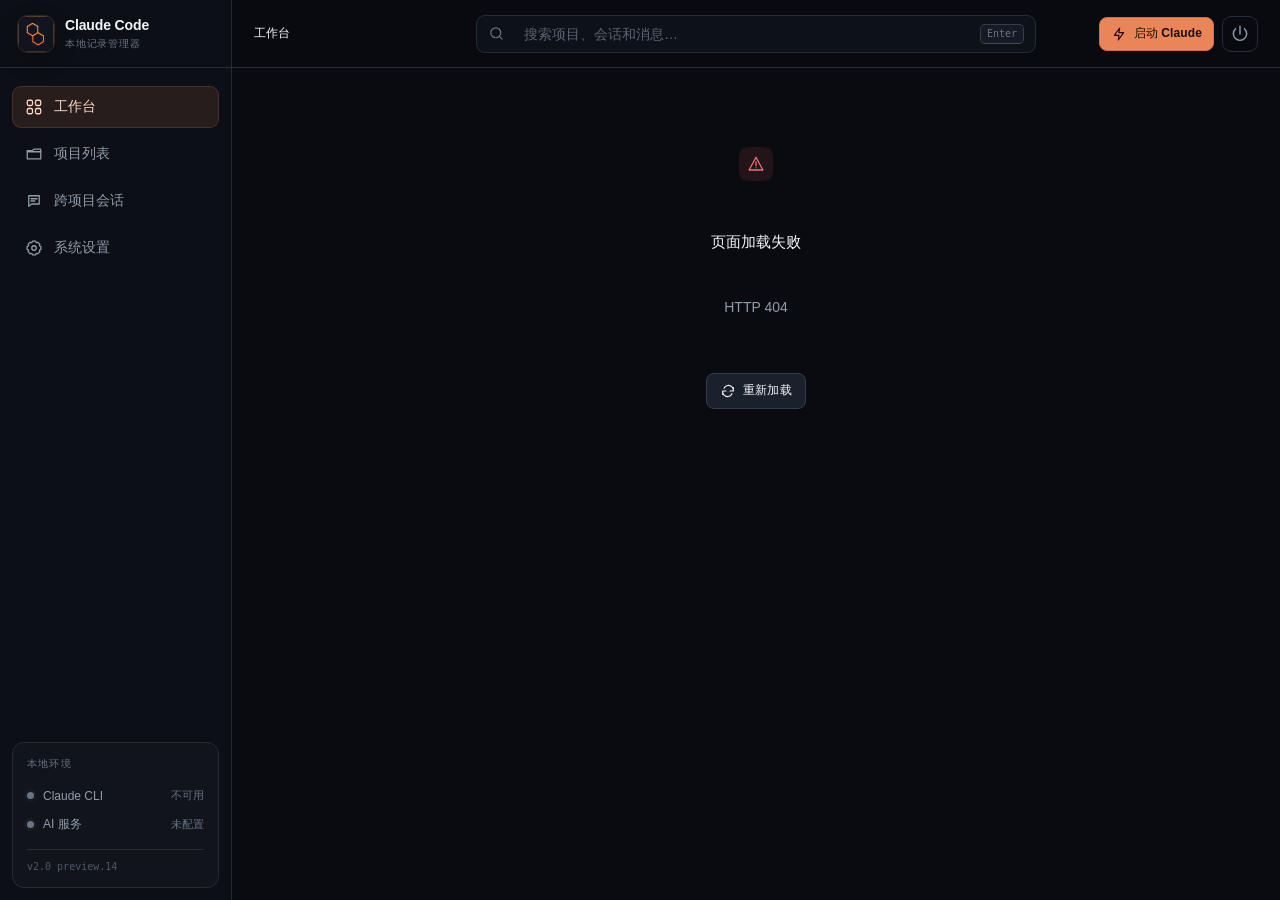
==== commit 3ccd0939: "Update packaged release to v2.0 preview.14" ====
--- a/ClaudeCodeManager-release/static/index.html
+++ b/ClaudeCodeManager-release/static/index.html
@@ -6,7 +6,7 @@
   <meta name="color-scheme" content="dark">
   <title>Claude Code 管理器</title>
   <link rel="icon" type="image/png" href="/static/app-icon.png?v=20260716-icon-v3">
-  <link rel="stylesheet" href="/static/style.css?v=20260804-api-usage">
+  <link rel="stylesheet" href="/static/style.css?v=20260811-readable-agent-actions">
 </head>
 <body>
   <div class="app-shell" id="app-shell">
@@ -39,7 +39,7 @@
         <p class="status-heading">本地环境</p>
         <div class="status-row"><span class="status-dot is-pending" id="claude-status-dot"></span><span>Claude CLI</span><strong id="claude-status-text">检测中</strong></div>
         <div class="status-row"><span class="status-dot is-pending" id="ai-status-dot"></span><span>AI 服务</span><strong id="ai-status-text">检测中</strong></div>
-        <p class="version">v2.0 preview.12</p>
+        <p class="version">v2.0 preview.14</p>
       </div>
     </aside>
 
@@ -115,6 +115,6 @@
   <div class="toast-region" id="toast-region" aria-live="polite" aria-atomic="true"></div>
 
   <noscript><div class="noscript"><h1>需要启用 JavaScript</h1><p>Claude Code 管理器需要 JavaScript 才能运行。</p></div></noscript>
-  <script type="module" src="/static/app.js?v=20260804-api-usage"></script>
+  <script type="module" src="/static/app.js?v=20260811-context-fold-v2"></script>
 </body>
 </html>
--- a/static/style.css
+++ b/static/style.css
@@ -285,6 +285,8 @@
 .session-summary-card span { display: block; margin-bottom: 8px; color: var(--accent); font-size: 9px; font-weight: 750; letter-spacing: .08em; text-transform: uppercase; }
 .session-summary-card p { margin: 0; color: #c9cfd8; font-size: 12px; line-height: 1.7; white-space: pre-wrap; }
 .reader-toolbar { display: flex; align-items: center; justify-content: space-between; gap: 14px; padding: 12px 15px; border-bottom: 1px solid var(--line); }
+.reader-toolbar strong, .reader-toolbar small { display: block; }
+.reader-toolbar small { margin-top: 3px; color: var(--subtle); font-size: 9px; }
 .segmented { display: inline-flex; gap: 3px; padding: 3px; border: 1px solid var(--line); border-radius: 8px; background: #0d1118; }
 .segmented-button { min-height: 28px; padding: 0 10px; border: 0; border-radius: 6px; color: var(--muted); background: transparent; font-size: 10px; }
 .segmented-button.is-active { color: var(--text); background: var(--surface-3); }
@@ -298,8 +300,27 @@
 .message-text { margin: 0; white-space: pre-wrap; }
 .code-block { overflow: auto; margin: 11px 0; padding: 13px; border: 1px solid var(--line); border-radius: 8px; color: #d4d9e0; background: #07090d; font: 11px/1.65 ui-monospace, SFMono-Regular, Consolas, monospace; white-space: pre; }
 .code-label { display: block; margin-bottom: 7px; color: var(--subtle); font-size: 9px; }
-.tool-detail summary { padding: 13px 14px; color: #bdc5cf; cursor: pointer; font: 10px/1.5 ui-monospace, SFMono-Regular, Consolas, monospace; }
-.tool-detail[open] summary { border-bottom: 1px solid var(--line); }
+.agent-action-group { overflow: hidden; border: 1px solid rgba(145,154,166,.17); border-radius: 9px; background: rgba(255,255,255,.012); }
+.agent-action-group > summary, .agent-action > summary { display: flex; align-items: center; gap: 9px; cursor: pointer; list-style: none; }
+.agent-action-group > summary::-webkit-details-marker, .agent-action > summary::-webkit-details-marker { display: none; }
+.agent-action-group > summary { min-height: 43px; padding: 0 13px; color: #aab1bb; font-size: 11px; font-weight: 650; }
+.agent-action-group > summary svg { width: 15px; height: 15px; flex: 0 0 auto; }
+.agent-action-group > summary span { min-width: 0; flex: 1; }
+.agent-action-group > summary small { color: var(--subtle); font-size: 9px; font-weight: 400; }
+.agent-action-group > summary::after, .agent-action > summary::after { content: "›"; color: var(--subtle); font-size: 17px; line-height: 1; transform: rotate(0); transition: transform .16s ease; }
+.agent-action-group[open] > summary::after, .agent-action[open] > summary::after { transform: rotate(90deg); }
+.agent-action-group[open] > summary { border-bottom: 1px solid var(--line); }
+.agent-action-list { display: grid; padding: 5px 12px 10px 36px; }
+.agent-action { min-width: 0; border-bottom: 1px solid rgba(145,154,166,.11); }
+.agent-action:last-child { border-bottom: 0; }
+.agent-action > summary { min-height: 38px; padding: 0 2px; color: #aeb5bf; font: 10px/1.5 ui-monospace, SFMono-Regular, Consolas, monospace; }
+.agent-action > summary svg { width: 14px; height: 14px; flex: 0 0 auto; }
+.agent-action > summary span { min-width: 0; flex: 1; overflow: hidden; text-overflow: ellipsis; white-space: nowrap; }
+.agent-action > summary small { color: var(--red); font: 9px/1.4 "Segoe UI", sans-serif; }
+.agent-action-body { display: grid; gap: 9px; padding: 1px 0 12px 23px; }
+.agent-action-payload > span { display: block; margin-bottom: 5px; color: var(--subtle); font-size: 9px; font-weight: 650; }
+.agent-action-payload pre { overflow: auto; max-height: 420px; margin: 0; padding: 10px 11px; border: 1px solid var(--line); border-radius: 7px; color: #b9c0ca; background: #080b10; font: 10px/1.6 ui-monospace, SFMono-Regular, Consolas, monospace; white-space: pre-wrap; overflow-wrap: anywhere; }
+.agent-action-payload.is-error pre { border-color: rgba(240,113,120,.25); color: #e5afb3; background: var(--red-soft); }
 .truncation-note { display: flex; align-items: center; gap: 8px; margin: 0 14px 14px; padding: 9px 10px; border: 1px solid rgba(231,181,94,.22); border-radius: 7px; color: #d9ba7e; background: var(--yellow-soft); font-size: 10px; }
 .truncation-note svg { width: 14px; height: 14px; }
 
@@ -423,6 +444,7 @@
   .usage-model { grid-row: 1 / span 2; }
   .usage-responses { grid-column: 2; grid-row: 2; color: var(--subtle); font-size: 10px; }
   .usage-responses::after { content: " 个响应"; }
+  .usage-summary.is-cc-switch .usage-responses::after { content: " 个请求"; }
   .usage-tokens { grid-column: 2; grid-row: 1; }
   .batch-bar { right: 12px; bottom: 78px; left: 12px; min-width: 0; transform: none; }
   .batch-actions .button-ghost { display: none; }
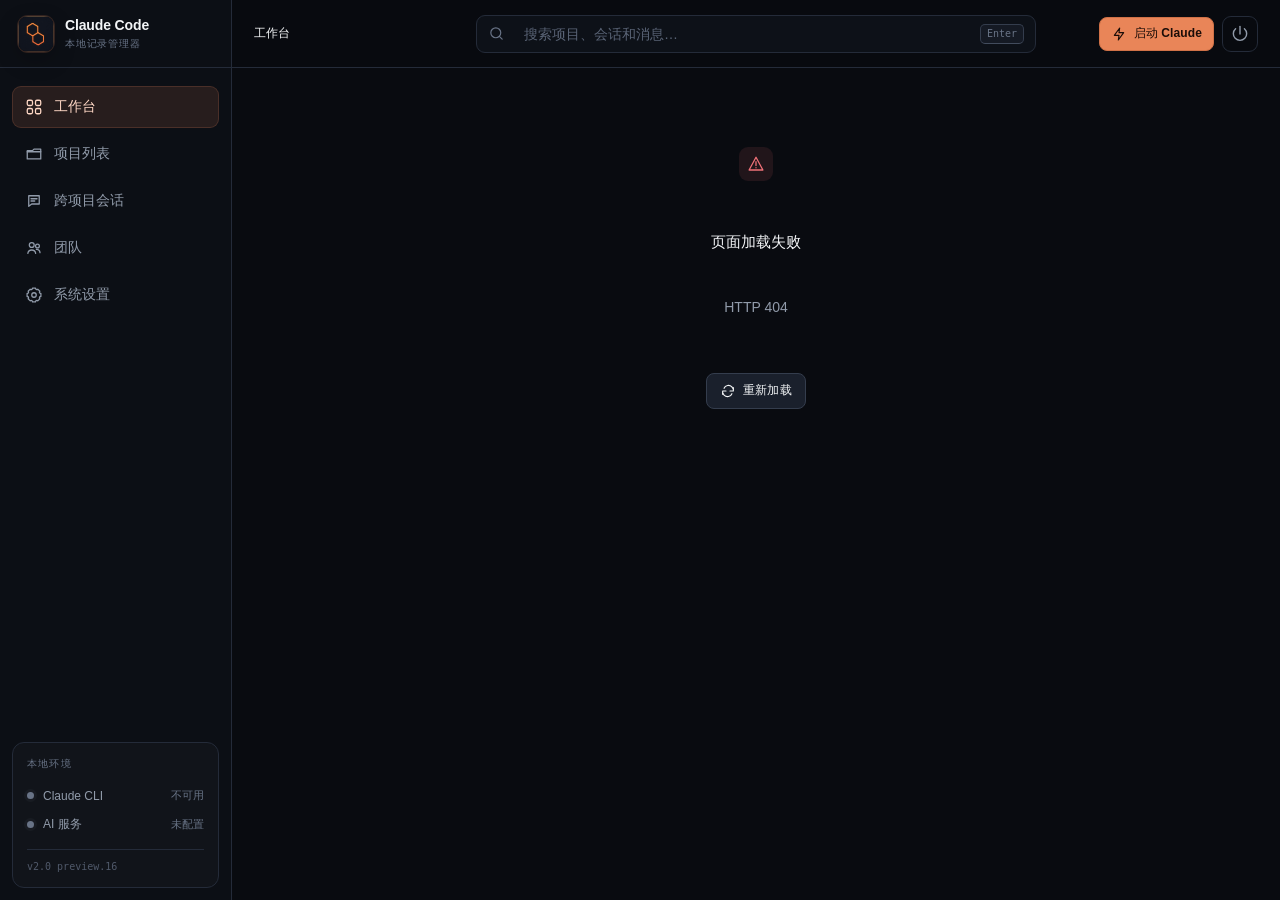
==== commit 5caea679: "Update packaged release to v2.0 preview.16 同步 v2.0-preview.16 源码快照与源码包：Agent team 收纳（团队列表/详情、队友筛选、te" ====
--- a/ClaudeCodeManager-release/static/index.html
+++ b/ClaudeCodeManager-release/static/index.html
@@ -6,7 +6,7 @@
   <meta name="color-scheme" content="dark">
   <title>Claude Code 管理器</title>
   <link rel="icon" type="image/png" href="/static/app-icon.png?v=20260716-icon-v3">
-  <link rel="stylesheet" href="/static/style.css?v=20260811-readable-agent-actions">
+  <link rel="stylesheet" href="/static/style.css?v=20260813-agent-teams">
 </head>
 <body>
   <div class="app-shell" id="app-shell">
@@ -29,6 +29,10 @@
           <svg viewBox="0 0 24 24" aria-hidden="true"><path d="M5 5h14v11H9l-4 3z"/><path d="M8 9h8M8 12h5"/></svg>
           <span>跨项目会话</span>
         </button>
+        <button class="nav-item" type="button" data-route="teams">
+          <svg viewBox="0 0 24 24" aria-hidden="true"><circle cx="9" cy="8" r="3.25"/><path d="M3.8 19.2a5.25 5.25 0 0 1 10.4 0"/><circle cx="16.6" cy="9.4" r="2.55"/><path d="M15.2 13.9a4.3 4.3 0 0 1 4.8 4.3"/></svg>
+          <span>团队</span>
+        </button>
         <button class="nav-item" type="button" data-route="settings">
           <svg viewBox="0 0 24 24" aria-hidden="true"><circle cx="12" cy="12" r="3"/><path d="M19.4 15a1.7 1.7 0 0 0 .3 1.9l.1.1-2.8 2.8-.1-.1a1.7 1.7 0 0 0-1.9-.3 1.7 1.7 0 0 0-1 1.6v.2h-4V21a1.7 1.7 0 0 0-1-1.6 1.7 1.7 0 0 0-1.9.3l-.1.1L4.2 17l.1-.1a1.7 1.7 0 0 0 .3-1.9A1.7 1.7 0 0 0 3 14H2.8v-4H3a1.7 1.7 0 0 0 1.6-1 1.7 1.7 0 0 0-.3-1.9L4.2 7 7 4.2l.1.1a1.7 1.7 0 0 0 1.9.3A1.7 1.7 0 0 0 10 3V2.8h4V3a1.7 1.7 0 0 0 1 1.6 1.7 1.7 0 0 0 1.9-.3l.1-.1L19.8 7l-.1.1a1.7 1.7 0 0 0-.3 1.9 1.7 1.7 0 0 0 1.6 1h.2v4H21a1.7 1.7 0 0 0-1.6 1Z"/></svg>
           <span>系统设置</span>
@@ -39,7 +43,7 @@
         <p class="status-heading">本地环境</p>
         <div class="status-row"><span class="status-dot is-pending" id="claude-status-dot"></span><span>Claude CLI</span><strong id="claude-status-text">检测中</strong></div>
         <div class="status-row"><span class="status-dot is-pending" id="ai-status-dot"></span><span>AI 服务</span><strong id="ai-status-text">检测中</strong></div>
-        <p class="version">v2.0 preview.14</p>
+        <p class="version">v2.0 preview.16</p>
       </div>
     </aside>
 
@@ -115,6 +119,6 @@
   <div class="toast-region" id="toast-region" aria-live="polite" aria-atomic="true"></div>
 
   <noscript><div class="noscript"><h1>需要启用 JavaScript</h1><p>Claude Code 管理器需要 JavaScript 才能运行。</p></div></noscript>
-  <script type="module" src="/static/app.js?v=20260811-context-fold-v2"></script>
+  <script type="module" src="/static/app.js?v=20260813-agent-teams"></script>
 </body>
 </html>
--- a/static/style.css
+++ b/static/style.css
@@ -169,6 +169,8 @@
 .tag.warning { border-color: rgba(231,181,94,.28); color: #e8bd72; background: var(--yellow-soft); }
 .tag.success { border-color: rgba(95,207,154,.25); color: #8eddb7; background: var(--green-soft); }
 .tag.info { border-color: rgba(112,165,235,.25); color: #9fc3f3; background: var(--blue-soft); }
+.member-dot { display: inline-block; flex: 0 0 auto; width: 10px; height: 10px; border-radius: 50%; }
+.teammate-dot-line { display: inline-flex; align-items: center; gap: 7px; }
 .summary-accordion { grid-column: 1 / -1; margin: -1px 17px 12px; border: 1px solid var(--line); border-radius: 8px; background: rgba(255,255,255,.014); }
 .summary-accordion summary { padding: 9px 12px; color: var(--muted); cursor: pointer; font-size: 11px; }
 .summary-accordion p { margin: 0; padding: 0 12px 12px; color: #c1c7d0; font-size: 12px; line-height: 1.65; white-space: pre-wrap; }
@@ -179,6 +181,7 @@
 .list-row.is-child-session { min-height: 67px; padding-left: 28px; background: rgba(255,255,255,.008); }
 .list-row.is-child-session::before { position: absolute; top: 0; bottom: 0; left: 14px; width: 1px; background: var(--line-strong); content: ""; }
 .auto-session-note { color: var(--subtle); font-size: 10px; white-space: nowrap; }
+.auto-side { display: flex; align-items: center; gap: 8px; min-width: 0; }
 .automatic-session-group { margin: 14px 0 0; background: rgba(112,165,235,.025); }
 .automatic-session-group > summary { padding: 14px 17px; }
 .lineage-callout { display: grid; grid-template-columns: auto minmax(0,1fr) auto; align-items: center; gap: 12px; margin-bottom: 14px; padding: 13px 15px; border: 1px solid rgba(112,165,235,.22); border-radius: 10px; background: var(--blue-soft); }
@@ -224,7 +227,7 @@
 .batch-count span { color: var(--muted); font-size: 11px; }
 .batch-actions { display: flex; gap: 7px; }
 
-.project-summary-strip { display: grid; grid-template-columns: minmax(0,1.8fr) repeat(2,minmax(120px,.55fr)); gap: 10px; margin-bottom: 16px; }
+.project-summary-strip { display: grid; grid-template-columns: minmax(0,1.8fr) repeat(3,minmax(110px,.5fr)); gap: 10px; margin-bottom: 16px; }
 .summary-metric { min-width: 0; padding: 13px 15px; border: 1px solid var(--line); border-radius: 10px; background: var(--surface); }
 .summary-metric span { display: block; margin-bottom: 6px; color: var(--subtle); font-size: 9px; font-weight: 700; letter-spacing: .08em; text-transform: uppercase; }
 .summary-metric strong { display: block; overflow: hidden; font-size: 13px; text-overflow: ellipsis; white-space: nowrap; }
@@ -258,6 +261,7 @@
 .info-card { padding: 18px; border: 1px solid var(--line); border-radius: var(--radius); background: var(--surface); }
 .info-card h3 { margin: 0; font-size: 13px; }
 .info-card > p { margin: 7px 0 16px; color: var(--muted); font-size: 11px; line-height: 1.6; }
+.info-card.teammate-info { margin-bottom: 14px; }
 .path-pair { display: grid; gap: 10px; margin-bottom: 14px; }
 .path-item { padding: 11px 12px; border: 1px solid var(--line); border-radius: 8px; background: #0d1118; }
 .path-item span { display: block; margin-bottom: 6px; color: var(--subtle); font-size: 9px; font-weight: 700; letter-spacing: .06em; text-transform: uppercase; }
@@ -323,6 +327,7 @@
 .agent-action-payload.is-error pre { border-color: rgba(240,113,120,.25); color: #e5afb3; background: var(--red-soft); }
 .truncation-note { display: flex; align-items: center; gap: 8px; margin: 0 14px 14px; padding: 9px 10px; border: 1px solid rgba(231,181,94,.22); border-radius: 7px; color: #d9ba7e; background: var(--yellow-soft); font-size: 10px; }
 .truncation-note svg { width: 14px; height: 14px; }
+.teammate-block { margin: 0 14px 14px; }
 
 .search-result .row-description { white-space: normal; display: -webkit-box; -webkit-box-orient: vertical; -webkit-line-clamp: 2; }
 mark { padding: 0 2px; border-radius: 3px; color: #ffe2ce; background: rgba(233,133,88,.26); }
@@ -416,7 +421,7 @@
   .app-shell { display: block; min-height: 100vh; height: auto; overflow: visible; }
   .sidebar { position: fixed; z-index: 60; right: 12px; bottom: 12px; left: 12px; width: auto; height: 54px; border: 1px solid var(--line-strong); border-radius: 13px; box-shadow: var(--shadow); }
   .brand, .sidebar-status { display: none; }
-  .primary-nav { grid-template-columns: repeat(4,1fr); height: 100%; padding: 5px; }
+  .primary-nav { grid-template-columns: repeat(5,1fr); height: 100%; padding: 5px; }
   .nav-item { height: 42px; }
   .workspace { display: block; min-height: 0; height: auto; overflow: visible; }
   .global-header { position: sticky; top: 0; grid-template-columns: minmax(0,1fr) auto; height: var(--header-height); padding: 0 12px; }
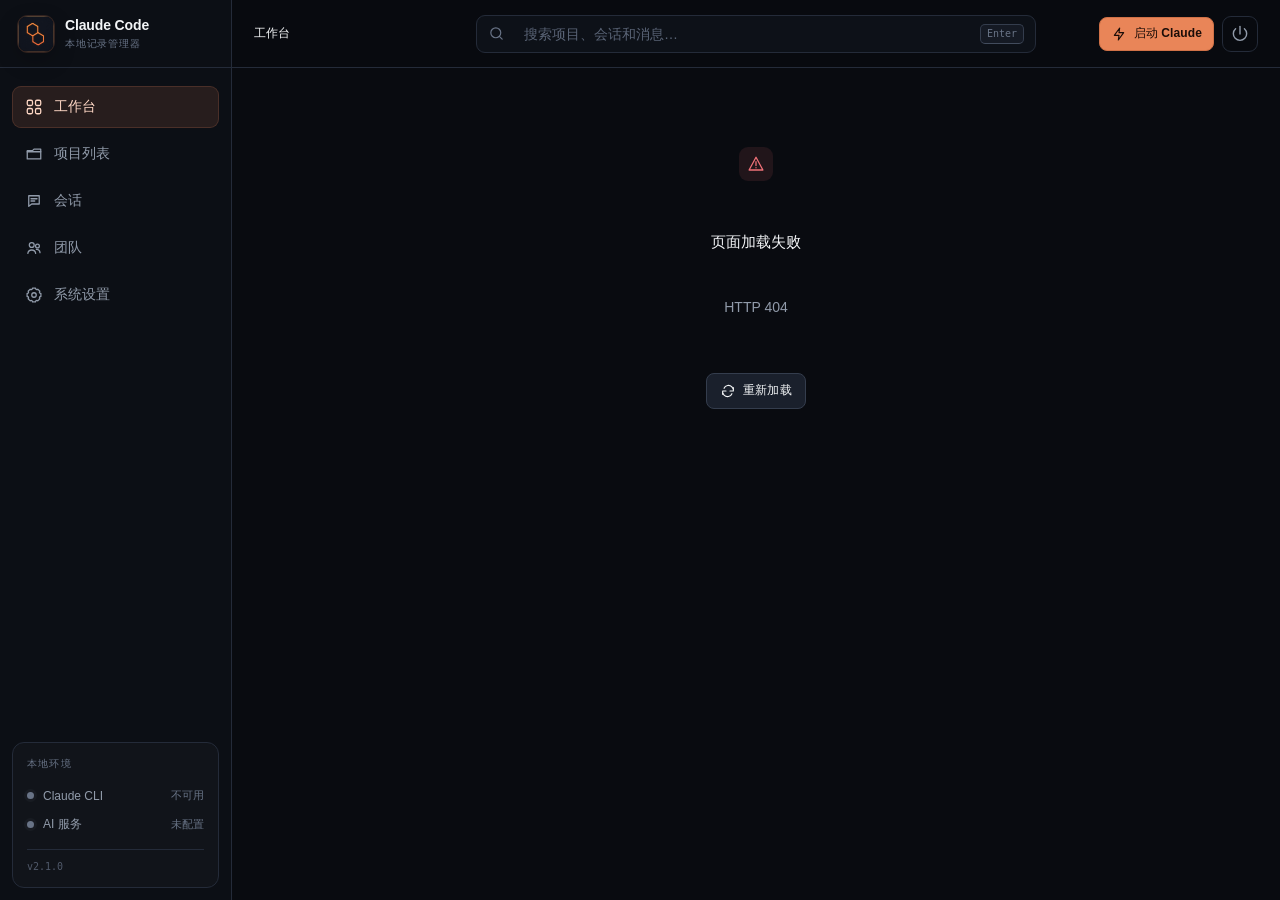
==== commit 374919b3: "Update packaged release to v2.1.0" ====
--- a/ClaudeCodeManager-release/static/index.html
+++ b/ClaudeCodeManager-release/static/index.html
@@ -6,7 +6,7 @@
   <meta name="color-scheme" content="dark">
   <title>Claude Code 管理器</title>
   <link rel="icon" type="image/png" href="/static/app-icon.png?v=20260716-icon-v3">
-  <link rel="stylesheet" href="/static/style.css?v=20260813-agent-teams">
+  <link rel="stylesheet" href="/static/style.css?v=20260813-redesign">
 </head>
 <body>
   <div class="app-shell" id="app-shell">
@@ -27,7 +27,7 @@
         </button>
         <button class="nav-item" type="button" data-route="sessions">
           <svg viewBox="0 0 24 24" aria-hidden="true"><path d="M5 5h14v11H9l-4 3z"/><path d="M8 9h8M8 12h5"/></svg>
-          <span>跨项目会话</span>
+          <span>会话</span>
         </button>
         <button class="nav-item" type="button" data-route="teams">
           <svg viewBox="0 0 24 24" aria-hidden="true"><circle cx="9" cy="8" r="3.25"/><path d="M3.8 19.2a5.25 5.25 0 0 1 10.4 0"/><circle cx="16.6" cy="9.4" r="2.55"/><path d="M15.2 13.9a4.3 4.3 0 0 1 4.8 4.3"/></svg>
@@ -43,7 +43,7 @@
         <p class="status-heading">本地环境</p>
         <div class="status-row"><span class="status-dot is-pending" id="claude-status-dot"></span><span>Claude CLI</span><strong id="claude-status-text">检测中</strong></div>
         <div class="status-row"><span class="status-dot is-pending" id="ai-status-dot"></span><span>AI 服务</span><strong id="ai-status-text">检测中</strong></div>
-        <p class="version">v2.0 preview.16</p>
+        <p class="version">v2.1.0</p>
       </div>
     </aside>
 
@@ -99,7 +99,7 @@
         <div class="command-preview"><span>启动参数</span><code id="permission-preview">使用 Claude Code 默认权限</code></div>
         <div class="inline-alert alert-warning" id="launch-migration-warning" hidden>
           <svg viewBox="0 0 24 24" aria-hidden="true"><path d="M12 3 2.8 20h18.4z"/><path d="M12 9v5M12 17h.01"/></svg>
-          <div><strong>需要先迁移会话</strong><p>检测到项目已映射到新位置，但此会话尚未迁移。请前往项目的“位置与迁移”页签完成迁移后再恢复。</p><button class="text-button" type="button" data-action="go-to-migration">前往位置与迁移 →</button></div>
+          <div><strong>需要先迁移会话</strong><p>检测到项目已映射到新位置，但此会话尚未迁移。请前往系统设置 → 数据维护 → JSONL 迁移完成迁移后再恢复。</p><button class="text-button" type="button" data-action="go-to-migration">前往数据维护 →</button></div>
         </div>
         <p class="form-error" id="launch-error" role="alert" hidden></p>
       </div>
@@ -110,7 +110,7 @@
   <dialog class="modal confirm-modal" id="confirm-dialog" aria-labelledby="confirm-title">
     <form method="dialog">
       <div class="modal-head compact"><div class="modal-icon is-danger" id="confirm-icon"><svg viewBox="0 0 24 24"><path d="M12 3 2.8 20h18.4z"/><path d="M12 9v5M12 17h.01"/></svg></div><div><span class="eyebrow" id="confirm-eyebrow">安全确认</span><h2 id="confirm-title">确认操作</h2></div></div>
-      <div class="modal-body"><p class="confirm-message" id="confirm-message"></p><div class="confirm-detail" id="confirm-detail" hidden></div></div>
+      <div class="modal-body"><p class="confirm-message" id="confirm-message"></p><div class="confirm-detail" id="confirm-detail" hidden></div><label class="confirm-checkbox" id="confirm-checkbox" hidden><input type="checkbox" id="confirm-checkbox-input" checked><span id="confirm-checkbox-label"></span></label></div>
       <div class="modal-foot"><button class="button button-ghost" value="cancel" type="submit">取消</button><button class="button button-danger" id="confirm-submit" value="confirm" type="submit">确认</button></div>
     </form>
   </dialog>
@@ -119,6 +119,6 @@
   <div class="toast-region" id="toast-region" aria-live="polite" aria-atomic="true"></div>
 
   <noscript><div class="noscript"><h1>需要启用 JavaScript</h1><p>Claude Code 管理器需要 JavaScript 才能运行。</p></div></noscript>
-  <script type="module" src="/static/app.js?v=20260813-agent-teams"></script>
+  <script type="module" src="/static/app.js?v=20260813-redesign"></script>
 </body>
 </html>
--- a/static/style.css
+++ b/static/style.css
@@ -126,6 +126,15 @@
 
 .dashboard-grid { display: grid; grid-template-columns: minmax(0,1fr) minmax(380px,.9fr); gap: 14px; align-items: start; }
 .dashboard-grid > * { min-width: 0; }
+.dashboard-side { display: grid; gap: 14px; min-width: 0; }
+.kind-panel-body { padding: 16px; }
+.kind-dist { display: flex; overflow: hidden; height: 10px; border-radius: 6px; background: var(--surface-3); }
+.kind-segment { height: 100%; min-width: 2px; }
+.kind-legend { display: flex; flex-wrap: wrap; gap: 7px; margin-top: 14px; }
+.kind-legend-item { display: inline-flex; align-items: center; gap: 7px; padding: 5px 10px; border: 1px solid var(--line); border-radius: 7px; color: var(--muted); background: transparent; cursor: pointer; font-size: 10px; transition: .15s ease; }
+.kind-legend-item:hover { border-color: var(--line-strong); color: var(--text); background: var(--surface-2); }
+.kind-dot { width: 8px; height: 8px; border-radius: 50%; flex: 0 0 auto; }
+.kind-legend-item strong { margin-left: 2px; color: var(--subtle); font-weight: 600; font-variant-numeric: tabular-nums; }
 .panel { min-width: 0; border: 1px solid var(--line); border-radius: var(--radius); background: var(--surface); }
 .panel + .panel { margin-top: 14px; }
 .panel-head { display: flex; align-items: center; justify-content: space-between; gap: 16px; min-height: 53px; padding: 0 17px; border-bottom: 1px solid var(--line); }
@@ -169,6 +178,12 @@
 .tag.warning { border-color: rgba(231,181,94,.28); color: #e8bd72; background: var(--yellow-soft); }
 .tag.success { border-color: rgba(95,207,154,.25); color: #8eddb7; background: var(--green-soft); }
 .tag.info { border-color: rgba(112,165,235,.25); color: #9fc3f3; background: var(--blue-soft); }
+.tag.sdk { border-color: rgba(92,214,208,.28); color: #8fe3de; background: rgba(92,214,208,.1); }
+.tag.purple { border-color: rgba(180,140,233,.3); color: #c8aef2; background: rgba(180,140,233,.12); }
+.tag.accent { border-color: rgba(233,133,88,.35); color: #f5b28f; background: var(--accent-soft); }
+.tag.tag-link { cursor: pointer; transition: .15s ease; }
+.tag.tag-link:hover { border-color: rgba(233,133,88,.55); color: #ffd8c6; background: rgba(233,133,88,.18); }
+.agent-name { color: var(--subtle); font-size: 10px; }
 .member-dot { display: inline-block; flex: 0 0 auto; width: 10px; height: 10px; border-radius: 50%; }
 .teammate-dot-line { display: inline-flex; align-items: center; gap: 7px; }
 .summary-accordion { grid-column: 1 / -1; margin: -1px 17px 12px; border: 1px solid var(--line); border-radius: 8px; background: rgba(255,255,255,.014); }
@@ -211,7 +226,10 @@
 .directory-chips { margin-top: 12px; }
 .chip { min-height: 28px; padding: 0 9px; border-color: var(--line); border-radius: 7px; color: var(--muted); background: var(--surface-2); font-size: 10px; }
 .chip:hover { border-color: var(--line-strong); color: var(--text); }
+.chip.is-active { border-color: rgba(233,133,88,.5); color: var(--accent-strong); background: var(--accent-soft); }
 .chip small { padding-left: 6px; border-left: 1px solid var(--line); color: var(--subtle); }
+.chip.is-active small { border-left-color: rgba(233,133,88,.3); color: #e8a884; }
+.facet-bar { display: flex; flex-wrap: wrap; align-items: center; gap: 7px; margin-bottom: 14px; }
 .crumb-link { padding: 0; border: 0; color: var(--muted); background: transparent; cursor: pointer; font-size: 10px; }
 .crumb-link:hover { color: var(--accent-strong); }
 .pager { display: flex; align-items: center; justify-content: space-between; gap: 12px; min-height: 55px; padding: 0 16px; border-top: 1px solid var(--line); color: var(--subtle); font-size: 10px; }
@@ -258,6 +276,10 @@
 .mapping-arrow { color: var(--accent); }
 
 .location-grid, .ai-grid { display: grid; grid-template-columns: repeat(2,minmax(0,1fr)); gap: 14px; }
+.maintenance-grid { display: grid; grid-template-columns: repeat(2,minmax(0,1fr)); gap: 14px; align-items: start; }
+.maintenance-card .mapping-list { max-height: 260px; overflow: auto; }
+.maintenance-card .form-stack { display: grid; gap: 13px; }
+.maintenance-card .form-actions { margin-top: 4px; }
 .info-card { padding: 18px; border: 1px solid var(--line); border-radius: var(--radius); background: var(--surface); }
 .info-card h3 { margin: 0; font-size: 13px; }
 .info-card > p { margin: 7px 0 16px; color: var(--muted); font-size: 11px; line-height: 1.6; }
@@ -329,7 +351,7 @@
 .truncation-note svg { width: 14px; height: 14px; }
 .teammate-block { margin: 0 14px 14px; }
 
-.search-result .row-description { white-space: normal; display: -webkit-box; -webkit-box-orient: vertical; -webkit-line-clamp: 2; }
+.row-description.snippet { white-space: normal; display: -webkit-box; -webkit-box-orient: vertical; -webkit-line-clamp: 2; }
 mark { padding: 0 2px; border-radius: 3px; color: #ffe2ce; background: rgba(233,133,88,.26); }
 
 .skeleton-stack { display: grid; gap: 10px; }
@@ -380,6 +402,8 @@
 .confirm-modal { width: min(470px,calc(100vw - 32px)); }
 .confirm-message { margin: 0; color: #d4d8df; font-size: 12px; line-height: 1.7; white-space: pre-wrap; }
 .confirm-detail { margin-top: 12px; padding: 11px; border: 1px solid var(--line); border-radius: 8px; color: var(--muted); background: #0d1118; font: 10px/1.55 ui-monospace, SFMono-Regular, Consolas, monospace; overflow-wrap: anywhere; white-space: pre-wrap; }
+.confirm-checkbox { display: flex; align-items: center; gap: 9px; margin-top: 12px; padding: 10px 11px; border: 1px solid var(--line); border-radius: 8px; color: var(--muted); background: #0d1118; font-size: 11px; cursor: pointer; }
+.confirm-checkbox input { width: 15px; min-height: auto; margin: 0; accent-color: var(--accent); }
 
 .global-loader { position: fixed; z-index: 100; inset: 0; display: grid; place-items: center; background: rgba(3,5,8,.62); backdrop-filter: blur(4px); }
 .loader-card { display: grid; place-items: center; min-width: 260px; padding: 25px; border: 1px solid var(--line-strong); border-radius: 14px; background: var(--surface-2); box-shadow: var(--shadow); text-align: center; }
@@ -433,7 +457,7 @@
   .page-heading { display: grid; }
   .heading-actions { justify-content: flex-start; }
   .stats-grid { grid-template-columns: repeat(2,minmax(0,1fr)); }
-  .dashboard-grid, .settings-grid, .location-grid, .ai-grid, .cwd-grid { grid-template-columns: minmax(0,1fr); }
+  .dashboard-grid, .settings-grid, .location-grid, .ai-grid, .cwd-grid, .maintenance-grid { grid-template-columns: minmax(0,1fr); }
   .project-summary-strip { grid-template-columns: 1fr 1fr; }
   .project-summary-strip .path { grid-column: 1 / -1; }
   .tabs { overflow-x: auto; }
